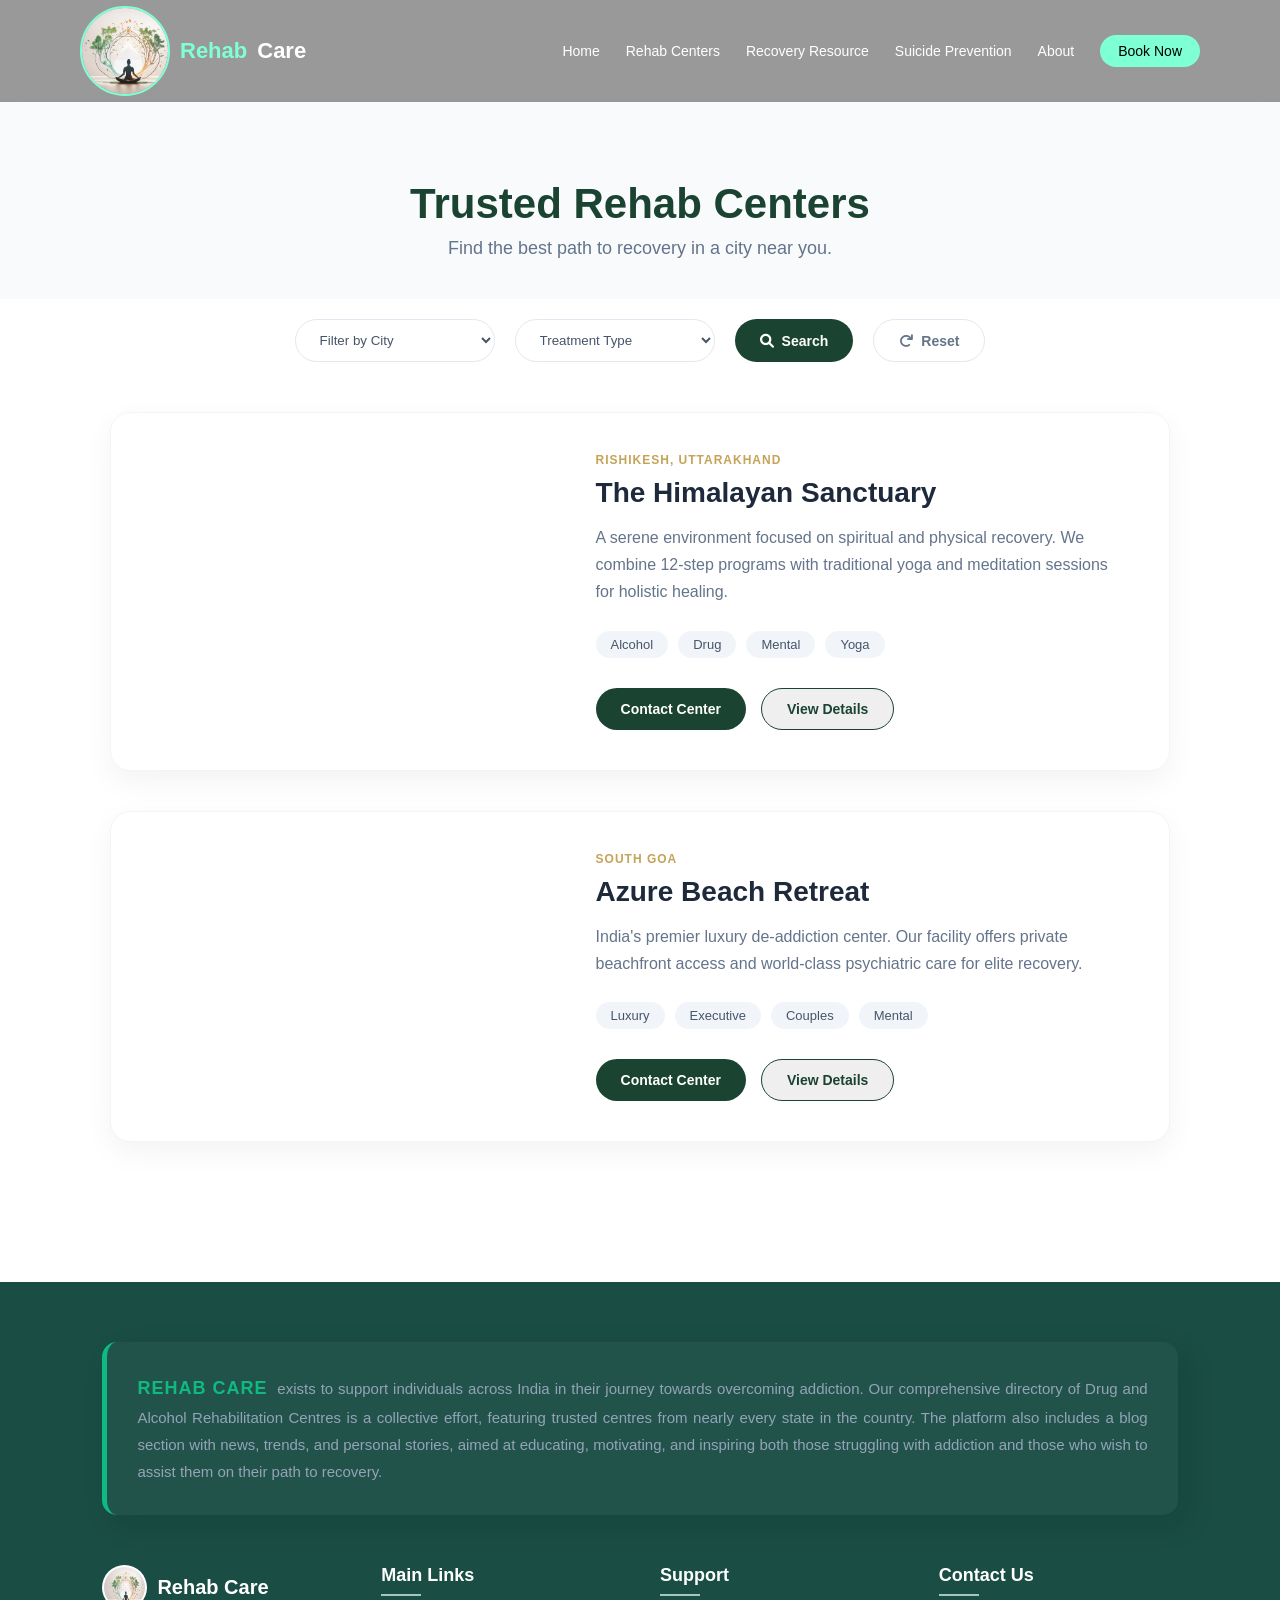
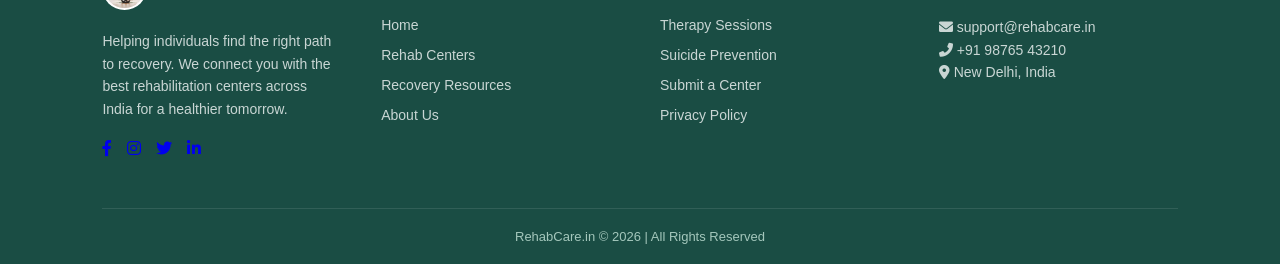
==== index.html @ 19e95b87 "Rename rehab.html to index.html" ====
<!DOCTYPE html>
<html lang="en">

<head>
    <meta charset="UTF-8" />
    <meta name="viewport" content="width=device-width, initial-scale=1.0" />
    <meta name="description"
        content="Find the best rehabilitation centers across India. Browse our curated list of trusted rehab centers offering alcohol de-addiction, drug rehabilitation, and mental wellness programs." />
    <meta name="keywords"
        content="rehab centers India, addiction treatment, alcohol de-addiction, drug rehabilitation, mental wellness, recovery centers" />
    <meta name="robots" content="index, follow" />
    <title>Rehab Centers | RehabCare India</title>

    <link rel="canonical" href="https://rehabcare.in/rehab.html" />
    <link rel="stylesheet" href="https://cdnjs.cloudflare.com/ajax/libs/font-awesome/6.0.0/css/all.min.css">
    <link rel="stylesheet" href="white.css" />
    <style>
        /* Extra styles to match your theme but for professional listing */
        .rehab-page-header {
            padding: 80px 20px 40px;
            text-align: center;
            background: #f8fafc;
        }

        .rehab-page-header h1 {
            font-size: 42px;
            color: #1b4332;
            margin-bottom: 10px;
        }

        .rehab-page-header p {
            color: #64748b;
            font-size: 18px;
        }

        /* Filter Row - replacing Search Bar */
        .filter-row {
            max-width: 1100px;
            margin: 20px auto 50px;
            display: flex;
            justify-content: center;
            gap: 20px;
            flex-wrap: wrap;
            padding: 0 20px;
        }

        .filter-select {
            padding: 12px 20px;
            border-radius: 50px;
            border: 1px solid #e2e8f0;
            background: white;
            font-family: inherit;
            color: #475569;
            min-width: 200px;
            outline: none;
        }

        /* Detailed Card Design */
        .rehab-list-container {
            max-width: 1100px;
            margin: 0 auto;
            padding: 0 20px 100px;
        }

        .rehab-full-card {
            display: flex;
            background: white;
            border-radius: 20px;
            overflow: hidden;
            box-shadow: 0 10px 30px rgba(0, 0, 0, 0.05);
            margin-bottom: 40px;
            border: 1px solid #f1f5f9;
            transition: transform 0.3s ease, box-shadow 0.3s ease;
        }

        .rehab-full-card:hover {
            transform: translateY(-8px);
            box-shadow: 0 20px 40px rgba(0, 0, 0, 0.12);
        }

        .rehab-card-img {
            flex: 1;
            min-width: 400px;
            background-size: cover;
            background-position: center;
            transition: transform 0.4s ease;
            overflow: hidden;
        }

        .rehab-full-card:hover .rehab-card-img {
            transform: scale(1.05);
        }

        .rehab-card-info {
            flex: 1.2;
            padding: 40px;
        }

        .location-tag {
            color: #c5a358;
            font-weight: 600;
            text-transform: uppercase;
            font-size: 12px;
            letter-spacing: 1px;
            display: block;
            margin-bottom: 10px;
        }

        .rehab-card-info h2 {
            font-size: 28px;
            color: #1e293b;
            margin-bottom: 15px;
        }

        .rehab-card-info p {
            color: #64748b;
            margin-bottom: 25px;
            line-height: 1.7;
        }

        .facility-pills {
            display: flex;
            gap: 10px;
            flex-wrap: wrap;
            margin-bottom: 30px;
        }

        .f-pill {
            background: #f1f5f9;
            padding: 6px 15px;
            border-radius: 50px;
            font-size: 13px;
            color: #475569;
        }

        .card-buttons {
            display: flex;
            gap: 15px;
        }

        .btn-inquire {
            background: #1b4332;
            color: white;
            padding: 12px 25px;
            border-radius: 50px;
            text-decoration: none;
            font-weight: 600;
            font-size: 14px;
            cursor: pointer;
            border: none;
            transition: all 0.3s ease;
        }

        .btn-inquire:hover {
            background: #2d5a45;
            box-shadow: 0 0 20px rgba(27, 67, 50, 0.4);
            transform: translateY(-2px);
        }

        .btn-details {
            border: 1px solid #1b4332;
            color: #1b4332;
            padding: 12px 25px;
            border-radius: 50px;
            text-decoration: none;
            font-weight: 600;
            font-size: 14px;
            transition: all 0.3s ease;
        }

        .btn-details:hover {
            background: #1b4332;
            color: white;
            box-shadow: 0 0 20px rgba(27, 67, 50, 0.3);
            transform: translateY(-2px);
        }

        /* Responsive - Tablet */
        @media (max-width: 900px) {
            .rehab-full-card {
                flex-direction: column;
            }

            .rehab-card-img {
                min-width: 100%;
                height: 250px;
            }
        }

        /* Mobile Responsive - Full width buttons */
        @media (max-width: 600px) {
            .rehab-card-info {
                padding: 25px;
            }

            .rehab-card-info h2 {
                font-size: 22px;
            }

            .card-buttons {
                flex-direction: column;
            }

            .btn-inquire,
            .btn-details {
                width: 100%;
                text-align: center;
                padding: 14px 20px;
            }

            .rehab-page-header h1 {
                font-size: 32px;
            }

            .filter-select {
                width: 100%;
                min-width: auto;
            }
        }

        /* =========================================
           CONTACT MODAL STYLES
           ========================================= */

        /* Modal Overlay */
        .modal-overlay {
            display: none;
            position: fixed;
            top: 0;
            left: 0;
            width: 100%;
            height: 100%;
            background: rgba(0, 0, 0, 0.6);
            z-index: 1000;
            justify-content: center;
            align-items: center;
            padding: 20px;
            opacity: 0;
            transition: opacity 0.3s ease;
        }

        .modal-overlay.active {
            display: flex;
            opacity: 1;
        }

        /* Modal Container */
        .modal-container {
            background: white;
            border-radius: 20px;
            max-width: 500px;
            width: 100%;
            max-height: 90vh;
            overflow-y: auto;
            transform: translateY(20px) scale(0.95);
            transition: transform 0.3s ease;
            position: relative;
        }

        .modal-overlay.active .modal-container {
            transform: translateY(0) scale(1);
        }

        /* Modal Header */
        .modal-header {
            padding: 25px 25px 0;
            display: flex;
            justify-content: space-between;
            align-items: center;
        }

        .modal-header h3 {
            font-size: 22px;
            color: #1e293b;
            margin: 0;
        }

        .modal-close {
            background: #f1f5f9;
            border: none;
            width: 36px;
            height: 36px;
            border-radius: 50%;
            cursor: pointer;
            font-size: 18px;
            color: #64748b;
            transition: all 0.3s ease;
            display: flex;
            align-items: center;
            justify-content: center;
        }

        .modal-close:hover {
            background: #e2e8f0;
            color: #1e293b;
        }

        /* Modal Body */
        .modal-body {
            padding: 20px 25px 25px;
        }

        /* Center Badge in Modal */
        .modal-center-badge {
            background: #f0fdf4;
            color: #1b4332;
            padding: 8px 16px;
            border-radius: 20px;
            font-size: 14px;
            font-weight: 600;
            display: inline-flex;
            align-items: center;
            gap: 8px;
            margin-bottom: 20px;
        }

        .modal-center-badge i {
            color: #1b4332;
        }

        /* Form Styles */
        .modal-form .form-group {
            margin-bottom: 18px;
        }

        .modal-form label {
            display: block;
            color: #475569;
            font-size: 14px;
            font-weight: 500;
            margin-bottom: 8px;
        }

        .modal-form input,
        .modal-form textarea {
            width: 100%;
            padding: 12px 15px;
            border: 1px solid #e2e8f0;
            border-radius: 10px;
            font-size: 15px;
            font-family: inherit;
            transition: border-color 0.3s ease, box-shadow 0.3s ease;
            box-sizing: border-box;
        }

        .modal-form input:focus,
        .modal-form textarea:focus {
            outline: none;
            border-color: #1b4332;
            box-shadow: 0 0 0 3px rgba(27, 67, 50, 0.1);
        }

        .modal-form textarea {
            min-height: 100px;
            resize: vertical;
        }

        .modal-form input::placeholder,
        .modal-form textarea::placeholder {
            color: #94a3b8;
        }

        .btn-modal-submit {
            width: 100%;
            background: #1b4332;
            color: white;
            padding: 14px 25px;
            border: none;
            border-radius: 50px;
            font-size: 16px;
            font-weight: 600;
            cursor: pointer;
            transition: all 0.3s ease;
            display: flex;
            align-items: center;
            justify-content: center;
            gap: 8px;
        }

        .btn-modal-submit:hover {
            background: #2d5a45;
            box-shadow: 0 0 20px rgba(27, 67, 50, 0.4);
            transform: translateY(-2px);
        }

        /* Success Message */
        .modal-success {
            display: none;
            text-align: center;
            padding: 40px 20px;
        }

        .modal-success.active {
            display: block;
        }

        .modal-success i {
            font-size: 60px;
            color: #22c55e;
            margin-bottom: 20px;
        }

        .modal-success h4 {
            font-size: 24px;
            color: #1e293b;
            margin-bottom: 10px;
        }

        .modal-success p {
            color: #64748b;
            margin-bottom: 20px;
        }

        .btn-modal-close {
            background: #1b4332;
            color: white;
            padding: 12px 30px;
            border: none;
            border-radius: 50px;
            font-size: 15px;
            font-weight: 600;
            cursor: pointer;
            transition: all 0.3s ease;
        }

        .btn-modal-close:hover {
            background: #2d5a45;
        }

        /* Hide form when success shows */
        .modal-form.hidden {
            display: none;
        }

        /* =========================================
           FILTER BUTTONS STYLES
           ========================================= */

        /* Search Button */
        .btn-search {
            background: #1b4332;
            color: white;
            padding: 12px 25px;
            border-radius: 50px;
            border: none;
            font-weight: 600;
            font-size: 14px;
            cursor: pointer;
            transition: all 0.3s ease;
            display: inline-flex;
            align-items: center;
            gap: 8px;
        }

        .btn-search:hover {
            background: #2d5a45;
            box-shadow: 0 0 20px rgba(27, 67, 50, 0.4);
            transform: translateY(-2px);
        }

        /* Reset Button */
        .btn-reset {
            background: transparent;
            color: #64748b;
            padding: 12px 25px;
            border-radius: 50px;
            border: 1px solid #e2e8f0;
            font-weight: 600;
            font-size: 14px;
            cursor: pointer;
            transition: all 0.3s ease;
            display: inline-flex;
            align-items: center;
            gap: 8px;
        }

        .btn-reset:hover {
            background: #f1f5f9;
            color: #1b4332;
            border-color: #1b4332;
        }

        /* No Results Message */
        .no-results-message {
            text-align: center;
            padding: 60px 20px;
            color: #64748b;
            max-width: 500px;
            margin: 40px auto;
        }

        .no-results-message i {
            font-size: 48px;
            color: #cbd5e1;
            margin-bottom: 20px;
            display: block;
        }

        .no-results-message p {
            font-size: 18px;
            line-height: 1.6;
        }

        /* Visually hidden class for accessibility */
        .visually-hidden {
            position: absolute;
            width: 1px;
            height: 1px;
            padding: 0;
            margin: -1px;
            overflow: hidden;
            clip: rect(0, 0, 0, 0);
            white-space: nowrap;
            border: 0;
        }

        /* Responsive - Tablet */
        @media (max-width: 900px) {
            .filter-row {
                gap: 15px;
            }
        }

        /* Mobile Responsive */
        @media (max-width: 600px) {
            .filter-row {
                flex-direction: column;
                align-items: stretch;
            }

            .btn-search,
            .btn-reset {
                width: 100%;
                justify-content: center;
            }
        }
    </style>
</head>

<body>

    <header class="nav-wrapper">
        <div class="nav-container">
            <div class="brand">
                <img src="Images/yoga.avif" alt="RehabCare Logo - Yoga and Wellness" class="logo">
                <span>Rehab</span>Care
            </div>

            <nav class="nav-menu" id="navMenu">
                <a href="home.html">Home</a>
                <a href="rehab.html">Rehab Centers</a>
                <a href="resources.html">Recovery Resource</a>
                <a href="prevention.html">Suicide Prevention</a>
                <a href="about.html">About</a>
                <a href="booking.html" class="cta">Book Now</a>
            </nav>

            <div class="hamburger" onclick="toggleMenu()">☰</div>
        </div>
    </header>

    <main>
        <section class="rehab-page-header">
            <h1>Trusted Rehab Centers</h1>
            <p>Find the best path to recovery in a city near you.</p>
        </section>

        <div class="filter-row">
            <label for="cityFilter" class="visually-hidden">Filter by City</label>
            <select id="cityFilter" class="filter-select" aria-label="Filter by City">
                <option value="">Filter by City</option>
                <option value="Rishikesh">Rishikesh</option>
                <option value="Goa">Goa</option>
                <option value="Mumbai">Mumbai</option>
                <option value="Delhi">Delhi</option>
                <option value="Bangalore">Bangalore</option>
                <option value="Pune">Pune</option>
            </select>

            <label for="treatmentFilter" class="visually-hidden">Filter by Treatment Type</label>
            <select id="treatmentFilter" class="filter-select" aria-label="Filter by Treatment Type">
                <option value="">Treatment Type</option>
                <option value="Alcohol De-addiction">Alcohol De-addiction</option>
                <option value="Drug Rehabilitation">Drug Rehabilitation</option>
                <option value="Mental Wellness">Mental Wellness</option>
                <option value="Luxury Retreat">Luxury Retreat</option>
            </select>

            <button type="button" id="searchBtn" class="btn-search" aria-label="Search rehab centers">
                <i class="fas fa-search"></i> Search
            </button>

            <button type="button" id="resetBtn" class="btn-reset" aria-label="Reset filters">
                <i class="fas fa-redo"></i> Reset
            </button>
        </div>

        <!-- No Results Message -->
        <div id="noResultsMessage" class="no-results-message" style="display: none;">
            <i class="fas fa-search"></i>
            <p>No rehab centers found matching your criteria.</p>
        </div>

        <section class="rehab-list-container" id="rehab-cards-container">

        </section>
    </main>

    <!-- =========================================
         CONTACT MODAL
         ========================================= -->
    <div class="modal-overlay" id="contactModal">
        <div class="modal-container">
            <!-- Modal Header -->
            <div class="modal-header">
                <h3>Contact Center</h3>
                <button class="modal-close" id="modalClose" aria-label="Close modal">
                    <i class="fas fa-times"></i>
                </button>
            </div>

            <!-- Modal Body -->
            <div class="modal-body">
                <!-- Center Badge -->
                <div class="modal-center-badge">
                    <i class="fas fa-building"></i>
                    <span id="modalCenterName">Loading...</span>
                </div>

                <!-- Contact Form -->
                <form class="modal-form" id="modalContactForm">
                    <input type="hidden" id="modalCenterSlug" value="">

                    <div class="form-group">
                        <label for="modalName">Your Name *</label>
                        <input type="text" id="modalName" name="name" placeholder="Enter your full name" required>
                    </div>

                    <div class="form-group">
                        <label for="modalPhone">Phone Number *</label>
                        <input type="tel" id="modalPhone" name="phone" placeholder="Enter your phone number" required>
                    </div>

                    <div class="form-group">
                        <label for="modalEmail">Email Address *</label>
                        <input type="email" id="modalEmail" name="email" placeholder="Enter your email address"
                            required>
                    </div>

                    <div class="form-group">
                        <label for="modalMessage">Message</label>
                        <textarea id="modalMessage" name="message" placeholder="How can we help you?"></textarea>
                    </div>

                    <button type="submit" class="btn-modal-submit">
                        <i class="fas fa-paper-plane"></i> Send Message
                    </button>
                </form>

                <!-- Success Message -->
                <div class="modal-success" id="modalSuccess">
                    <i class="fas fa-check-circle"></i>
                    <h4>Message Sent!</h4>
                    <p>Thank you for contacting us. We will reach out to you shortly.</p>
                    <button type="button" class="btn-modal-close" id="successClose">Close</button>
                </div>
            </div>
        </div>
    </div>


    <footer class="main-footer">
        <div class="lux-container">
            <div class="footer-top-info">
                <p><strong>Rehab Care</strong> exists to support individuals across India in their journey towards
                    overcoming addiction. Our comprehensive directory of Drug and Alcohol Rehabilitation Centres is a
                    collective effort, featuring trusted centres from nearly every state in the country. The platform
                    also includes a blog section with news, trends, and personal stories, aimed at educating,
                    motivating, and inspiring both those struggling with addiction and those who wish to assist them on
                    their path to recovery.</p>
            </div>

            <div class="footer-container">
                <div class="footer-column about">
                    <div class="footer-logo">
                        <img src="Images/yoga.avif" alt="Rehab Care Logo">
                        <span>Rehab <b>Care</b></span>
                    </div>
                    <p class="footer-tagline">Helping individuals find the right path to recovery. We connect you with
                        the best rehabilitation centers across India for a healthier tomorrow.</p>
                    <div class="social-icons">
                        <a href="#" title="Facebook"><i class="fab fa-facebook-f"></i></a>
                        <a href="#" title="Instagram"><i class="fab fa-instagram"></i></a>
                        <a href="#" title="Twitter"><i class="fab fa-twitter"></i></a>
                        <a href="#" title="LinkedIn"><i class="fab fa-linkedin-in"></i></a>
                    </div>
                </div>

                <div class="footer-column">
                    <h3>Main Links</h3>
                    <ul class="footer-links">
                        <li><a href="index.html">Home</a></li>
                        <li><a href="rehab.html">Rehab Centers</a></li>
                        <li><a href="resources.html">Recovery Resources</a></li>
                        <li><a href="about.html">About Us</a></li>
                    </ul>
                </div>

                <div class="footer-column">
                    <h3>Support</h3>
                    <ul class="footer-links">
                        <li><a href="#">Therapy Sessions</a></li>
                        <li><a href="prevention.html">Suicide Prevention</a></li>
                        <li><a href="#">Submit a Center</a></li>
                        <li><a href="#">Privacy Policy</a></li>
                    </ul>
                </div>

                <div class="footer-column contact-info">
                    <h3>Contact Us</h3>
                    <p><i class="fas fa-envelope"></i> support@rehabcare.in</p>
                    <p><i class="fas fa-phone-alt"></i> +91 98765 43210</p>
                    <p><i class="fas fa-map-marker-alt"></i> New Delhi, India</p>
                </div>
            </div>

            <div class="footer-bottom">
                <p>RehabCare.in &copy; 2026 | All Rights Reserved</p>
            </div>
        </div>
    </footer>

    <script src="rehab-centers-data.js"></script>
    <script src="rehab-script.js"></script>
    <script>
        function toggleMenu() {
            document.getElementById("navMenu").classList.toggle("active");
        }
    </script>
</body>

</html>
---- white.css ----
* {
    margin: 0;
    padding: 0;
    box-sizing: border-box;
    font-family: "Poppins", sans-serif;
}

/* Fix: Push content below fixed header */
body {
    padding-top: 100px;
}

/* Tablet: Adjust padding for medium header */
@media (max-width: 1024px) {
    body {
        padding-top: 85px;
    }
}

/* Mobile: Adjust padding for smaller header */
@media (max-width: 768px) {
    body {
        padding-top: 70px;
    }
}

/* NAVBAR */
.nav-wrapper {
    position: fixed;
    top: 0;
    width: 100%;
    background: rgba(0, 0, 0, 0.4);
    backdrop-filter: blur(10px);
    z-index: 1000;
}

.nav-container {
    max-width: 1200px;
    margin: auto;
    padding: 22px 40px;
    display: flex;
    align-items: center;
    justify-content: space-between;
    padding-top: 6px;
    padding-bottom: 6px;
}

/* BRAND */
.brand {
    display: flex;
    align-items: center;
    gap: 10px;
    color: #fff;
    font-size: 22px;
    font-weight: 600;
    margin-left: -0px;
}

.brand span {
    color: #7fffd4;
}

/* LOGO */
.logo {
    width: 90px;
    height: 90px;
    border-radius: 50%;
    object-fit: cover;
    border: 2px solid #7fffd4;
}

/* MENU */
.nav-menu {
    display: flex;
    align-items: center;
    gap: 26px;
    margin-left: 40px;
}

.nav-menu a {
    color: #fff;
    text-decoration: none;
    font-size: 14px;
    position: relative;
}

/* underline */
.nav-menu a::after {
    content: "";
    position: absolute;
    width: 0;
    height: 2px;
    background: #7fffd4;
    left: 0;
    bottom: -5px;
    transition: 0.3s;
}

.nav-menu a:hover::after {
    width: 100%;
}

/* CTA */
.cta {
    background: #7fffd4;
    padding: 8px 18px;
    border-radius: 25px;
    color: #000 !important;
}

/* HAMBURGER */
.hamburger {
    display: none;
    font-size: 26px;
    color: #fff;
    cursor: pointer;
}

/* MOBILE */
@media (max-width: 768px) {
    .hamburger {
        display: block;
    }

    .nav-menu {
        position: absolute;
        top: 70px;
        left: 0;
        width: 100%;
        flex-direction: column;
        background: rgba(0, 0, 0, 0.9);
        padding: 20px 0;
        display: none;
    }

    .nav-menu.active {
        display: flex;
    }

    .nav-menu a {
        padding: 12px 0;
        font-size: 16px;
    }
}


.hero {
    height: 100vh;
    background: url("Images/yoga.avif") left/cover no-repeat;
    display: flex;
    align-items: center;
}

/* HERO SECTION IMPROVED */
.hero {
    height: 100vh;
    display: flex;
    align-items: center;
    justify-content: center;
    padding: 0 20px;
}

.hero-container {
    max-width: 1200px;
    width: 100%;
    display: grid;
    grid-template-columns: 1fr 1fr;
    align-items: center;
    gap: 40px;
}

/* TEXT */
.hero-text {
    margin-top: 200px;
    display: flex;
    flex-direction: column;
    justify-content: center;
    gap: 20px;

}

.hero-text h1 {
    font-size: 48px;
    color: #080808;
    line-height: 1.3;
    font-weight: 700;
}

.hero-text p {
    color: #0f0f0f;
    max-width: 480px;
    line-height: 1.6;
    font-size: 16px;
}

/* SEARCH BAR */
.hero-search {
    display: flex;
    gap: 12px;
    margin-top: 25px;
}

.hero-search input {
    padding: 14px 20px;
    border-radius: 30px;
    border: none;
    width: 100%;
    max-width: 320px;
    outline: none;
    font-size: 14px;
}

.hero-search button {
    padding: 14px 28px;
    border-radius: 30px;
    border: none;
    background: #7fffd4;
    cursor: pointer;
    font-weight: 600;
    transition: 0.3s;
}

.hero-search button:hover {
    background: #5fe5c4;
}

/* IMAGE */
.hero-image {
    display: flex;
    justify-content: center;
    align-items: center;
}

.hero-image img {
    width: 100%;
    max-width: 850px;
    height: auto;
    border-radius: 20px;
    border: 3px solid #7fffd4;
    box-shadow: 0 10px 25px rgba(0, 0, 0, 0.4);
    transition: transform 0.3s;
}

.hero-image img:hover {
    transform: scale(1.03);
}

/* MOBILE RESPONSIVE */
@media (max-width: 1024px) {
    .hero-text h1 {
        font-size: 42px;
    }

    .hero-text p {
        font-size: 15px;
    }

    .hero-search input,
    .hero-search button {
        padding: 12px 18px;
        font-size: 14px;
    }
}

.hero-search {
    display: flex;
    gap: 12px;
    margin-top: 25px;
}

.hero-search input {
    padding: 14px 20px;
    border-radius: 30px;
    border: 2px solid #7fffd4;
    /* SAME BORDER */
    background: rgba(255, 255, 255, 0.95);
    width: 100%;
    max-width: 320px;
    outline: none;
    font-size: 14px;
    box-sizing: border-box;
}

.hero-search input:focus {
    border-color: #7fffd4;
    /* color same, no jump */
    box-shadow: none;
    /* no box / no glow */
}

@media (max-width: 768px) {
    .hero-container {
        grid-template-columns: 1fr;
        text-align: center;
        gap: 30px;
    }

    .hero-search {
        justify-content: center;
        flex-wrap: wrap;
    }

    .hero-text h1 {
        font-size: 36px;
    }

    .hero-text p {
        max-width: 100%;
    }

    .hero-image img {
        max-width: 100%;
    }
}

@media (max-width: 375px) {
    .hero-container {
        padding-top: 10px;
        /* header ke neeche space badhaya */
    }
}


/* MOBILE */
@media (max-width: 768px) {
    .hero-container {
        grid-template-columns: 1fr;
        text-align: center;
    }

    .hero-search {
        justify-content: center;
        flex-wrap: wrap;
    }

    .hero-text h1 {
        font-size: 36px;
    }
}



/* ==============Luxury Section ========*/

:root {
    --lux-gold: #4da572;
    --lux-dark: #1a1a1a;
    --lux-light: #f9f9f9;
    --lux-grey: #666;
}

/* Luxury Hero Section */
.lux-hero {
    background: linear-gradient(rgba(0, 0, 0, 0.7), rgba(0, 0, 0, 0.7)), url('https://images.unsplash.com/photo-1582719478250-c89cae4dc85b?auto=format&fit=crop&w=1350&q=80');
    background-size: cover;
    background-position: center;
    color: white;
    text-align: center;
    padding: 100px 0;
    width: 100%;
}

.lux-hero h1 {
    font-family: 'Playfair Display', serif;
    font-size: 3rem;
    margin-bottom: 10px;
}

/* Luxury Search Input */
#lux-searchInput {
    padding: 15px;
    width: 100%;
    max-width: 500px;
    border-radius: 30px;
    border: 2px solid var(--lux-gold);
    /* Gold border for luxury feel */
    margin-top: 20px;
    font-size: 1rem;
    outline: none;
}

/* Luxury Grid Layout */
.lux-grid {
    display: grid;
    grid-template-columns: repeat(auto-fit, minmax(300px, 1fr));
    gap: 30px;
    padding: 50px 0;
}

/* Luxury Cards */
.lux-card {
    background: white;
    border-radius: 15px;
    overflow: hidden;
    box-shadow: 0 10px 20px rgba(0, 0, 0, 0.1);
    transition: transform 0.3s;
    text-align: left;
    /* Align text to left inside card */
}

.lux-card:hover {
    transform: translateY(-10px);
}

.lux-card-img {
    height: 200px;
    background-color: #ddd;
    background-size: cover;
    background-position: center;
}

.lux-card-content {
    padding: 20px;
}

.lux-card-content h3 {
    margin: 0;
    color: var(--lux-gold);
    font-size: 1.4rem;
}

.lux-location {
    font-size: 0.9rem;
    color: var(--lux-grey);
    margin-bottom: 10px;
    display: block;
}

/* Luxury Tags */
.lux-tags {
    display: flex;
    gap: 8px;
    flex-wrap: wrap;
    margin-top: 15px;
}

.lux-tag {
    background: #f0f0f0;
    padding: 5px 12px;
    font-size: 0.75rem;
    border-radius: 20px;
    color: var(--lux-dark);
    border: 1px solid #ddd;
}


/* Mobile Responsive */
@media (max-width: 768px) {
    .lux-hero h1 {
        font-size: 2rem;
    }

    .lux-grid {
        grid-template-columns: 1fr;
    }
}





























.filter-controls {
    padding: 40px 0;
    text-align: center;
    background: #f8fafc;
}

.button-group {
    display: inline-flex;
    gap: 15px;
    background: #fff;
    padding: 10px;
    border-radius: 50px;
    box-shadow: 0 10px 25px rgba(0, 0, 0, 0.05);
}

.filter-btn {
    padding: 12px 25px;
    border: none;
    border-radius: 40px;
    background: transparent;
    color: #64748b;
    font-weight: 600;
    cursor: pointer;
    transition: all 0.3s ease;
    display: flex;
    align-items: center;
    gap: 10px;
    font-size: 16px;
}

.filter-btn i {
    font-size: 18px;
}

/* Hover Effect */
.filter-btn:hover {
    color: #10b981;
    background: #f0fdf4;
}

/* Active State Design */
.filter-btn.active {
    background: #10b981;
    color: white;
    box-shadow: 0 4px 15px rgba(16, 185, 129, 0.3);
}

/* Responsive adjustment */
@media (max-width: 768px) {
    .button-group {
        flex-direction: column;
        border-radius: 20px;
        width: 90%;
    }
}

































































/* --- ULTIMATE TRUSTED SECTION CSS --- */

.trust-wrapper {
    padding: 100px 0;
    background: linear-gradient(to bottom, #ffffff, #f0fffb);
    /* Subtle gradient background */
}

/* Section Header styling */
.section-title {
    text-align: center;
    margin-bottom: 60px;
}

.section-title h2 {
    font-size: 2.5rem;
    color: #1a4d44;
    font-family: 'Playfair Display', serif;
    margin-bottom: 15px;
}

.section-title .underline {
    width: 80px;
    height: 4px;
    background: #7fffd4;
    margin: 0 auto;
    border-radius: 2px;
}

/* Grid Layout */
.trust-grid {
    display: grid;
    grid-template-columns: repeat(auto-fit, minmax(320px, 1fr));
    gap: 35px;
    max-width: 1200px;
    margin: 0 auto;
}

/* Luxury Trust Card */
.trust-card {
    background: #fff;
    border-radius: 20px;
    overflow: hidden;
    border: 1px solid rgba(78, 143, 121, 0.3);
    transition: all 0.4s cubic-bezier(0.175, 0.885, 0.32, 1.275);
    position: relative;
    display: flex;
    flex-direction: column;

}

.trust-card:hover {
    transform: translateY(-12px);
    box-shadow: 0 20px 40px rgba(26, 77, 68, 0.15);
    border-color: #7fffd4;
}

/* Verified Badge with Animation */
.trust-badge {
    position: absolute;
    top: 20px;
    left: 20px;
    background: rgba(40, 167, 97, 0.9);
    backdrop-filter: blur(5px);
    color: white;
    padding: 6px 15px;
    font-size: 12px;
    border-radius: 30px;
    z-index: 10;
    font-weight: 600;
    box-shadow: 0 4px 10px rgba(0, 0, 0, 0.2);
}

/* Image Zoom Effect */
.trust-img {
    width: 100%;
    height: 220px;
    object-fit: cover;
    transition: transform 0.5s ease;
}

.trust-card:hover .trust-img {
    transform: scale(1.1);
}

.img-container {
    overflow: hidden;
    /* Important for zoom effect */
    height: 220px;
}

/* Card Body Content */
.trust-card-body {
    padding: 25px;
    flex-grow: 1;
    display: flex;
    flex-direction: column;
}

.rating-stars {
    color: #ffc107;
    margin-bottom: 12px;
    font-size: 16px;
    display: flex;
    align-items: center;
    gap: 5px;
}

.review-count {
    color: #888;
    font-size: 13px;
    font-weight: 400;
}

.trust-card h3 {
    font-size: 1.4rem;
    color: #5ba179;
    margin-bottom: 10px;
    font-weight: 700;
}

.trust-loc {
    font-size: 14px;
    color: #555;
    margin-bottom: 12px;
    display: flex;
    align-items: center;
    gap: 5px;
}

.trust-desc {
    font-size: 14px;
    color: #666;
    line-height: 1.6;
    margin-bottom: 25px;
}

/* Attractive CTA Button */
.trust-btn {
    margin-top: auto;
    background: transparent;
    border: 2px solid #54b4a3;
    color: #10b981;
    ;
    padding: 12px;
    border-radius: 12px;
    font-weight: 600;
    cursor: pointer;
    transition: 0.3s;
    text-align: center;
    text-transform: uppercase;
    letter-spacing: 1px;
    font-size: 12px;
}

.trust-btn:hover {
    background: #10b981;
    ;
    color: #fff;
    box-shadow: 0 5px 15px rgba(26, 77, 62, 0.3);
}

/* Responsive Mobile view */
@media (max-width: 768px) {
    .section-title h2 {
        font-size: 2rem;
    }

    .trust-grid {
        grid-template-columns: 1fr;
        padding: 0 15px;
    }
}














.hosp-wrapper {
    padding: 100px 0;
    background: #f8fafc;
    /* Very light medical blue/grey */
}

.hosp-grid {
    display: grid;
    grid-template-columns: repeat(auto-fit, minmax(320px, 1fr));
    gap: 35px;
    max-width: 1200px;
    margin: 0 auto;
}

.hosp-card {
    background: #fff;
    border-radius: 20px;
    overflow: hidden;
    border: 1px solid #e2e8f0;
    transition: all 0.3s ease;
    display: flex;
    flex-direction: column;
    position: relative;
}

.hosp-card:hover {
    transform: translateY(-10px);
    box-shadow: 0 20px 30px rgba(0, 102, 204, 0.1);
    border-color: #10b981;
    ;
}

.hosp-badge {
    position: absolute;
    top: 15px;
    right: 15px;
    background: #10b981;
    ;
    color: white;
    padding: 5px 12px;
    font-size: 11px;
    border-radius: 5px;
    font-weight: 600;
    z-index: 5;
}

.hosp-img-container {
    height: 200px;
    overflow: hidden;
}

.hosp-img {
    width: 100%;
    height: 100%;
    object-fit: cover;
    transition: 0.5s;
}

.hosp-card:hover .hosp-img {
    transform: scale(1.1);
}

.hosp-body {
    padding: 25px;
}

.hosp-rating {
    color: #f59e0b;
    /* Amber Gold */
    font-size: 14px;
    margin-bottom: 10px;
}

.hosp-body h3 {
    font-size: 1.3rem;
    color: #5ba179;
    margin-bottom: 8px;
}

.hosp-info {
    font-size: 14px;
    color: #64748b;
    line-height: 1.6;
    margin-bottom: 20px;
}

.hosp-btn {
    width: 100%;
    padding: 12px;
    background: #f1f5f9;
    border: none;
    color: #10b981;
    font-weight: 600;
    border-radius: 10px;
    cursor: pointer;
    transition: 0.3s;
}

.hosp-btn:hover {
    background: #10b981;
    ;
    color: #fff;
}





















/* --- CLINIC SECTION IMPROVED CSS --- */
.clinic-wrapper {
    padding: 80px 0;
    background: #ffff;
}

.clinic-grid {
    display: grid;
    grid-template-columns: repeat(auto-fit, minmax(300px, 1fr));
    gap: 30px;

    * {
        margin: 0;
        padding: 0;
        box-sizing: border-box;
        font-family: "Poppins", sans-serif;
    }

    html {
        scroll-behavior: smooth;
    }

    body {
        line-height: 1.6;
        overflow-x: hidden;
        /* horizontal scroll prevent karega */
    }

    /* ===== NAVBAR ===== */
    .nav-wrapper {
        position: fixed;
        top: 0;
        left: 0;
        width: 100%;
        background: rgba(12, 12, 12, 0.7);
        backdrop-filter: blur(10px);
        -webkit-backdrop-filter: blur(10px);
        /* Safari support */
        z-index: 1000;
    }

    .nav-container {
        max-width: 1200px;
        margin: auto;
        padding: 15px 20px;
        display: flex;
        justify-content: space-between;
        align-items: center;
        flex-wrap: wrap;
        /* small screens me break ho sake */
    }

    .brand {
        font-size: 22px;
        font-weight: 600;
        color: #1d9b66;
        ;
        display: flex;
        align-items: center;
        gap: 8px;
        text-decoration: none;
        /* agar anchor hai to underline remove */
        white-space: nowrap;
        /* text break na ho */
    }

    /* ===== Mobile Responsive ===== */
    @media (max-width:768px) {
        .nav-container {
            padding: 12px 15px;
        }

        .brand {
            font-size: 18px;
        }
    }


    .brand span {
        color: #10b981;
        ;
    }

    .logo {
        width: 35px;
        height: 35px;
        border-radius: 50%;
        object-fit: cover;
        /* image distort na ho */
    }

    .nav-menu {
        display: flex;
        gap: 25px;
        align-items: center;
    }

    .nav-menu a {
        text-decoration: none;
        color: #fff;
        font-size: 15px;
        transition: all .3s ease;
        position: relative;
    }

    /* Hover Effect (clean underline animation) */
    .nav-menu a::after {
        content: "";
        position: absolute;
        left: 0;
        bottom: -4px;
        width: 0;
        height: 2px;
        background: #10b981;
        transition: .3s;
    }

    .nav-menu a:hover::after {
        width: 100%;
    }

    /* ===== Tablet ===== */
    @media (max-width:992px) {
        .nav-menu {
            gap: 18px;
        }
    }

    /* ===== Mobile ===== */
    @media (max-width:768px) {
        .nav-menu {
            gap: 15px;
        }

        .nav-menu a {
            font-size: 14px;
        }
    }


    .nav-menu a:hover {
        color: #10b981;
        ;
    }

    .cta {
        background: #10b981;
        ;
        padding: 8px 14px;
        border-radius: 6px;
    }

    .cta:hover {
        background: #10b981;
    }

    .hamburger {
        display: none;
        font-size: 24px;
        color: #fff;
        cursor: pointer;
    }

    .hero {
        min-height: 100vh;
        background:
            linear-gradient(rgba(0, 0, 0, .6), rgba(0, 0, 0, .6)),
            url("Images/yoga.avif") center/cover no-repeat;
        display: flex;
        align-items: center;
        position: relative;
        width: 100%;
        padding: 140px 20px 60px;
        /* single clean padding */
    }

    max-width: 1200px;
    margin: 0 auto;
}

.clinic-card {
    background: #fff;
    border-radius: 20px;
    overflow: hidden;
    border: 1px solid #f1f5f9;
    transition: all 0.4s ease;
    box-shadow: 0 10px 25px rgba(5, 4, 4, 0.05);
}

.clinic-card:hover {
    transform: translateY(-10px);
    box-shadow: 0 20px 40px rgba(13, 148, 136, 0.15);
}

/* Image Container for Clinic */
.clinic-img-box {
    width: 100%;
    height: 220px;
    overflow: hidden;
    position: relative;
}

.clinic-img-box img {
    width: 100%;
    height: 100%;
    object-fit: cover;
    transition: transform 0.6s ease;
}

.clinic-card:hover .clinic-img-box img {
    transform: scale(1.1);
}

/* Category Badge over image */
.clinic-category {
    position: absolute;
    bottom: 15px;
    left: 15px;
    background: #21aa71;
    /* Teal */
    color: white;
    padding: 5px 15px;
    font-size: 12px;
    border-radius: 50px;
    font-weight: 500;
    z-index: 2;

}

.clinic-content {
    padding: 25px;
    text-align: left;
}

.clinic-content h3 {
    font-size: 1.4rem;
    color: #5ba179;
    margin-bottom: 5px;
}

.clinic-location {
    font-size: 14px;
    color: #64748b;
    margin-bottom: 15px;
    display: flex;
    align-items: center;
    gap: 5px;
}

.clinic-rating-box {
    display: flex;
    align-items: center;
    gap: 8px;
    margin-bottom: 15px;
    color: #fbbf24;
    /* Star Gold */
}

.clinic-desc {
    font-size: 14px;
    color: #475569;
    line-height: 1.6;
    margin-bottom: 20px;
    height: 45px;
    /* Text alignment */
    overflow: hidden;
}

.clinic-action-btn {
    width: 100%;
    padding: 12px;
    background: #f0fdfa;
    border: 1px solid #10b981;
    color: #10b981;
    border-radius: 12px;
    font-weight: 600;
    cursor: pointer;
    transition: 0.3s;
}

.clinic-action-btn:hover {
    background: #0d9488;
    color: white;
}






/* --- FILTER SECTION & BUTTONS --- */
.filter-navigation {
    background: #f8fafc;
    padding: 40px 20px;
    text-align: center;
}

/* Paragraph and Heading Styling */
.filter-intro h2 {
    color: #1a4d44;
    font-size: clamp(24px, 5vw, 32px);
    /* Responsive font size */
    font-weight: 700;
    margin-bottom: 10px;
}

.filter-intro p {
    color: #64748b;
    font-size: 16px;
    max-width: 700px;
    margin: 0 auto 30px;
    line-height: 1.6;
}

/* Button Group Container */
.btn-group-wrapper {
    display: inline-flex;
    background: white;
    padding: 8px;
    border-radius: 50px;
    box-shadow: 0 4px 15px rgba(0, 0, 0, 0.08);
    gap: 5px;
}

/* Base Button Style */
.tab-btn {
    padding: 12px 20px;
    border: none;
    border-radius: 30px;
    cursor: pointer;
    font-weight: 600;
    background: transparent;
    color: #475569;
    transition: all 0.3s ease;
    display: flex;
    align-items: center;
    gap: 8px;
    white-space: nowrap;
    /* Text break nahi hoga */
}

/* Active Button State */
.tab-btn.active {
    background: #10b981;
    color: white;
    box-shadow: 0 4px 12px rgba(16, 185, 129, 0.25);
}

/* --- SECTION & CARD STABILITY --- */
/* Transitions for smooth switching */
.trust-wrapper,
.hosp-wrapper,
.clinic-wrapper,
.lux-wrapper,
.container {
    transition: opacity 0.3s ease;
    width: 100%;
}

/* Card Reset (Extra transform effects hataye gaye) */
.trust-card,
.hosp-card,
.clinic-card {
    transform: none;
    opacity: 1;
    display: flex;
    flex-direction: column;
    height: 100%;
}

/* --- RESPONSIVE DESIGN (MOBILE FIX) --- */
@media (max-width: 768px) {
    .filter-navigation {
        padding: 30px 15px;
    }

    .btn-group-wrapper {
        display: flex;
        /* Mobile par flexbox */
        flex-direction: row;
        /* Buttons ek line mein rahenge */
        overflow-x: auto;
        /* Agar screen chhoti ho toh scroll honge */
        width: 100%;
        border-radius: 15px;
        padding: 5px;
        scrollbar-width: none;
        /* Firefox scrollbar hide */
    }

    .btn-group-wrapper::-webkit-scrollbar {
        display: none;
        /* Chrome/Safari scrollbar hide */
    }

    .tab-btn {
        flex: 1;
        /* Buttons barabar jagah lenge */
        justify-content: center;
        padding: 10px 15px;
        font-size: 14px;
    }
}






























/* --- BROWSE SECTION CSS --- */
.browse-wrapper {
    padding: 80px 0;
    background: #fdfdfd;
}

.browse-grid {
    display: grid;
    grid-template-columns: repeat(auto-fit, minmax(280px, 1fr));
    gap: 30px;
    max-width: 1100px;
    margin: 0 auto;
}

.browse-card {
    background: #fff;
    padding: 40px 30px;
    border-radius: 20px;
    text-align: center;
    text-decoration: none;
    color: inherit;
    border: 1px solid #eee;
    transition: all 0.4s ease;
    display: flex;
    flex-direction: column;
    align-items: center;
}

.browse-card:hover {
    transform: translateY(-10px);
    border-color: #7fffd4;
    box-shadow: 0 15px 35px rgba(127, 255, 212, 0.2);
}

.browse-icon {
    width: 70px;
    height: 70px;
    background: #f0fdfa;
    color: #0d9488;
    font-size: 30px;
    display: flex;
    align-items: center;
    justify-content: center;
    border-radius: 50%;
    margin-bottom: 20px;
    transition: 0.3s;
}

.browse-card:hover .browse-icon {
    background: #0d9488;
    color: #fff;
    transform: rotateY(360deg);
}

.browse-card h3 {
    font-size: 1.3rem;
    color: #1e293b;
    margin-bottom: 12px;
}

.browse-card p {
    font-size: 14px;
    color: #64748b;
    line-height: 1.5;
    margin-bottom: 20px;
}

.count-tag {
    font-size: 12px;
    font-weight: 600;
    color: #0d9488;
    background: #e0fff6;
    padding: 4px 12px;
    border-radius: 20px;
}

/* Scroll Smoothing for links */
html {
    scroll-behavior: smooth;
}



































.treatment-section {
    padding: 100px 0;
    background: #fff;
}

.treatment-flex {
    display: flex;
    align-items: center;
    gap: 60px;
    flex-wrap: wrap;
}

/* Image Grid Styling */
.treatment-image-grid {
    flex: 1;
    display: grid;
    grid-template-columns: 1fr 1fr;
    gap: 15px;
    min-width: 350px;
}

.leaf-img {
    overflow: hidden;
    height: 200px;
}

.leaf-img img {
    width: 100%;
    height: 100%;
    object-fit: cover;
}

/* Shapes matched to your image */
.img-1 {
    grid-row: span 2;
    height: 415px;
    border-radius: 100px 0 100px 100px;
    /* Left long petal */
}

.img-2 {
    border-radius: 0 100px 0 100px;
    /* Top right petal */
}

.img-3 {
    border-radius: 100px 0 100px 0;
    /* Bottom right circle-ish */
}

/* Content Styling */
.treatment-content {
    flex: 1.2;
}

.treatment-header h2 {
    font-size: 2.8rem;
    color: #111;
    margin-bottom: 20px;
    font-weight: 700;
}

.treatment-header p {
    color: #666;
    max-width: 500px;
    margin-bottom: 40px;
    line-height: 1.6;
}

/* Pills Grid */
.treatment-pills {
    display: grid;
    grid-template-columns: repeat(auto-fill, minmax(180px, 1fr));
    gap: 15px;
}

.pill {
    background: #f1f5f4;
    padding: 18px 25px;
    border-radius: 50px;
    text-align: center;
    font-size: 15px;
    color: #333;
    font-weight: 500;
    cursor: pointer;
    transition: 0.3s;
}

.pill:hover {
    background: #e2e8e7;
}

.pill.active {
    background: #1a5d4e;
    /* Dark green from your image */
    color: white;
}

@media (max-width: 768px) {
    .treatment-flex {
        flex-direction: column;
        text-align: center;
    }

    .treatment-header p {
        margin: 0 auto 40px;
    }
}





























/* --- BLOG SECTION STYLING --- */
.blog-section {
    padding: 100px 0;
    background-color: #fcfdfd;
    /* Light neutral background */
}

/* Header Styling */
.center-header {
    text-align: center;
    margin-bottom: 60px;
}

.center-header h2 {
    font-size: 48px;
    color: #1a4d44;
    /* Your theme dark green */
    margin-bottom: 15px;
    font-weight: 700;
}

.center-header p {
    color: #64748b;
    font-size: 35px;
    max-width: 600px;
    margin: 0 auto;
}

/* Grid Layout */
.blog-grid {
    display: grid;
    grid-template-columns: repeat(auto-fit, minmax(320px, 1fr));
    gap: 30px;
    max-width: 1200px;
    margin: 0 auto;
    padding: 0 20px;
}

/* Blog Card Design */
.blog-card {
    background: #ffffff;
    border-radius: 20px;
    overflow: hidden;
    box-shadow: 0 10px 30px rgba(0, 0, 0, 0.05);
    transition: all 0.4s ease;
    border: 1px solid #f1f5f9;
    display: flex;
    flex-direction: column;
}

.blog-card:hover {
    transform: translateY(-10px);
    box-shadow: 0 20px 40px rgba(26, 77, 68, 0.1);
    border-color: #1a4d44;
}

/* Image Hover Zoom */
.blog-card img {
    width: 100%;
    height: 230px;
    object-fit: cover;
    transition: transform 0.6s ease;
}

.blog-card:hover img {
    transform: scale(1.1);
}

/* Body Content */
.blog-body {
    padding: 25px;
    flex-grow: 1;
    display: flex;
    flex-direction: column;
}

.blog-body small {
    color: #10b981;
    /* Accent Green */
    font-weight: 600;
    text-transform: uppercase;
    font-size: 12px;
    letter-spacing: 1px;
    margin-bottom: 12px;
    display: block;
}

.blog-body h4 {
    font-size: 22px;
    color: #1e293b;
    margin-bottom: 15px;
    line-height: 1.4;
    font-weight: 700;
}

.blog-body p {
    color: #64748b;
    font-size: 15px;
    line-height: 1.6;
    margin-bottom: 25px;
    flex-grow: 1;
}

/* Read More Link */
.blog-body a {
    text-decoration: none;
    color: #1a4d44;
    font-weight: 700;
    font-size: 15px;
    display: inline-flex;
    align-items: center;
    gap: 8px;
    transition: gap 0.3s ease;
}

.blog-body a:hover {
    gap: 12px;
    color: #10b981;
}

/* Responsive */
@media (max-width: 768px) {
    .blog-section {
        padding: 60px 0;
    }

    .center-header h2 {
        font-size: 28px;
    }
}














































.main-footer {
    background-color: #1a4d44;
    /* Dark Green matched with your image */
    color: #ffffff;
    padding: 60px 8% 20px;
    font-family: 'Arial', sans-serif;
}

.footer-container {
    display: flex;
    justify-content: space-between;
    flex-wrap: wrap;
    gap: 40px;
}

.footer-column {
    flex: 1;
    min-width: 200px;
}

.footer-logo {
    display: flex;
    align-items: center;
    gap: 10px;
    margin-bottom: 20px;
}

.footer-logo img {
    width: 45px;
    height: 45px;
    border-radius: 50%;
    background: white;
    padding: 2px;
}

.footer-logo span {
    font-size: 20px;
    font-weight: bold;
}

.footer-column p {
    font-size: 14px;
    line-height: 1.6;
    color: #c9d6d4;
}

.footer-column h3 {
    font-size: 18px;
    margin-bottom: 20px;
    position: relative;
    padding-bottom: 10px;
}

.footer-column h3::after {
    content: '';
    position: absolute;
    left: 0;
    bottom: 0;
    width: 40px;
    height: 2px;
    background-color: #a4c7bc;
    /* Accent color from your logo */
}

.footer-column ul {
    list-style: none;
}

.footer-column ul li {
    margin-bottom: 12px;
}

.footer-column ul li a {
    text-decoration: none;
    color: #c9d6d4;
    font-size: 14px;
    transition: 0.3s;
}

.footer-column ul li a:hover {
    color: #ffffff;
    padding-left: 5px;
}

.social-icons {
    display: flex;
    gap: 15px;
    margin-top: 20px;
}

.social-icons img {
    width: 24px;
    filter: invert(1);
    /* Makes black icons white */
    transition: 0.3s;
}

.social-icons img:hover {
    transform: translateY(-3px);
}

.footer-bottom {
    text-align: center;
    margin-top: 50px;
    padding-top: 20px;
    border-top: 1px solid rgba(255, 255, 255, 0.1);
    font-size: 13px;
    color: #a4c7bc;
}

/* Responsive */
@media (max-width: 768px) {
    .footer-container {
        flex-direction: column;
        text-align: center;
    }

    .footer-column h3::after {
        left: 50%;
        transform: translateX(-50%);
    }

    .social-icons {
        justify-content: center;
    }
}

/* Specific Style for Footer Mission Paragraph */
.footer-top-info {
    max-width: 1100px;
    margin: 0 auto 50px auto;
    /* Centering and bottom gap */
    padding: 30px;
    background: rgba(255, 255, 255, 0.03);
    /* Very subtle light glow */
    border-radius: 15px;
    border-left: 5px solid #10b981;
    /* Dark green accent line */
    position: relative;
    box-shadow: 10px 10px 30px rgba(0, 0, 0, 0.1);
}

.footer-top-info p {
    font-size: 15px;
    line-height: 1.8;
    /* Better readability */
    color: #94a3b8;
    /* Professional slate grey color */
    text-align: justify;
    /* Clean edges on both sides */
    margin: 0;
    font-weight: 400;
}

/* Styling the "Rehab Care" text inside paragraph */
.footer-top-info p strong {
    color: #10b981;
    font-size: 18px;
    font-weight: 700;
    text-transform: uppercase;
    letter-spacing: 1px;
    display: inline-block;
    margin-right: 5px;
}

/* Responsive adjustment for Mobile */
@media (max-width: 768px) {
    .footer-top-info {
        padding: 20px;
        margin: 0 15px 40px 15px;
        border-left: none;
        border-top: 5px solid #10b981;
        /* Border moves to top on mobile */
    }

    .footer-top-info p {
        text-align: center;
        /* Center text for smaller screens */
        font-size: 14px;
    }
}

/* End of file (responsive overrides removed as requested) */


/* ===============================
   SEARCH RESULTS STYLES
   =============================== */

/* Search Results Container */
.search-results {
    margin-top: 20px;
    background: rgba(255, 255, 255, 0.95);
    border-radius: 20px;
    padding: 20px;
    box-shadow: 0 10px 30px rgba(0, 0, 0, 0.15);
    max-width: 500px;
}

.search-results-header {
    display: flex;
    justify-content: space-between;
    align-items: center;
    margin-bottom: 15px;
    padding-bottom: 10px;
    border-bottom: 2px solid #7fffd4;
}

.search-results-header h3 {
    color: #1a4d44;
    font-size: 18px;
    margin: 0;
}

.close-search {
    background: none;
    border: none;
    font-size: 24px;
    color: #666;
    cursor: pointer;
    padding: 0;
    line-height: 1;
}

.close-search:hover {
    color: #1a4d44;
}

.search-results-content {
    max-height: 400px;
    overflow-y: auto;
}

/* Loading State */
.search-results-content .loading {
    text-align: center;
    padding: 20px;
    color: #666;
    font-size: 14px;
}

/* No Results */
.search-results-content .no-results {
    text-align: center;
    padding: 20px;
    color: #666;
}

.search-results-content .no-results p {
    margin-bottom: 10px;
}

/* Error State */
.search-results-content .search-error {
    text-align: center;
    padding: 20px;
    background: #fee2e2;
    border-radius: 10px;
    margin: 10px 0;
}

.search-results-content .search-error p {
    color: #dc2626;
    margin-bottom: 5px;
}

.search-results-content .error-detail {
    font-size: 12px;
    color: #991b1b;
}

.search-results-content .help-text {
    font-size: 12px;
    color: #666;
    margin-top: 10px;
    background: #f1f5f9;
    padding: 8px;
    border-radius: 5px;
}

/* Results Count */
.results-count {
    font-size: 14px;
    color: #1a4d44;
    margin-bottom: 15px;
    font-weight: 600;
}

/* Results List */
.results-list {
    display: flex;
    flex-direction: column;
    gap: 10px;
}

/* Individual Result Card */
.search-result-card {
    background: #f8fafc;
    border: 1px solid #e2e8f0;
    border-radius: 10px;
    padding: 15px;
    transition: all 0.3s ease;
}

.search-result-card:hover {
    background: #f0fdfa;
    border-color: #7fffd4;
    transform: translateX(5px);
}

.search-result-card .result-info h4 {
    color: #1a4d44;
    font-size: 16px;
    margin-bottom: 5px;
}

.search-result-card .result-info p {
    font-size: 13px;
    color: #64748b;
    margin: 3px 0;
}

/* Mobile Responsive for Search */
@media (max-width: 768px) {
    .search-results {
        max-width: 100%;
        margin-top: 15px;
    }

    .hero-search {
        flex-direction: column;
        align-items: stretch;
    }

    .hero-search input {
        max-width: 100%;
    }
}
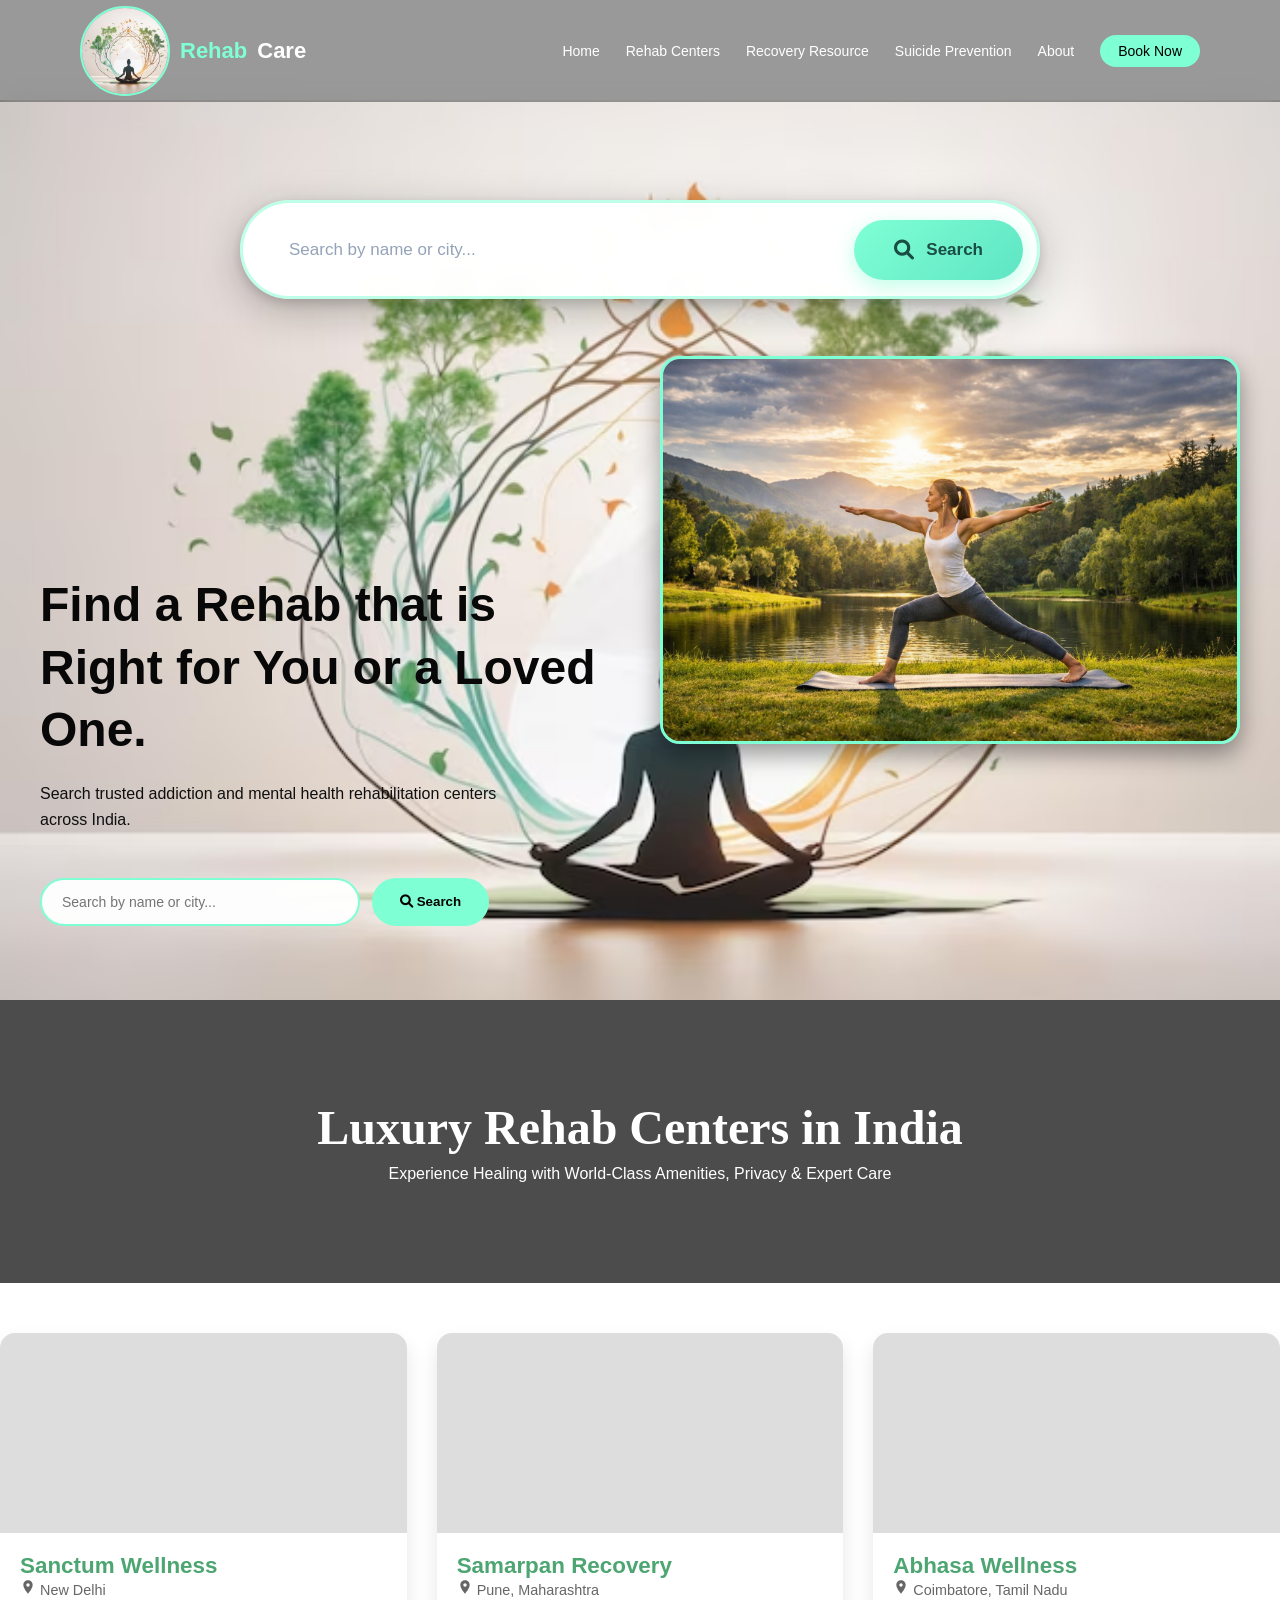
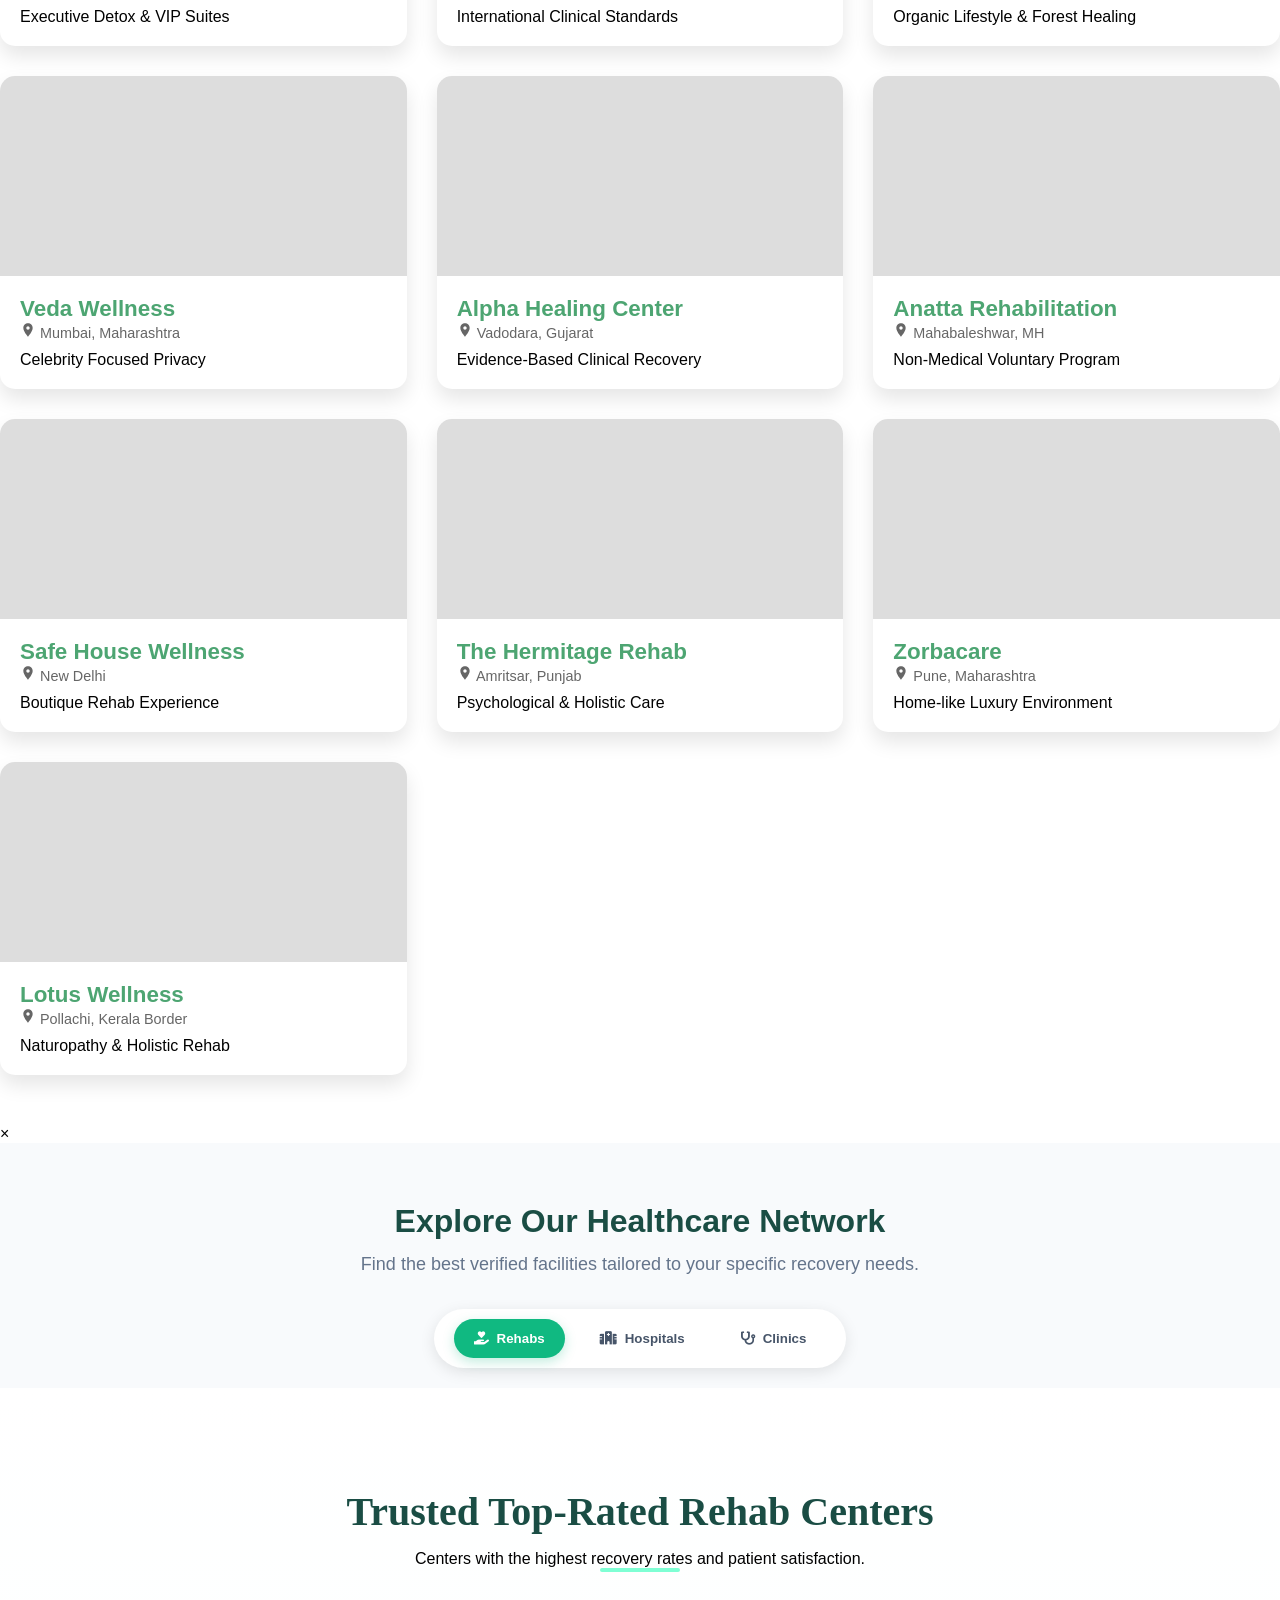
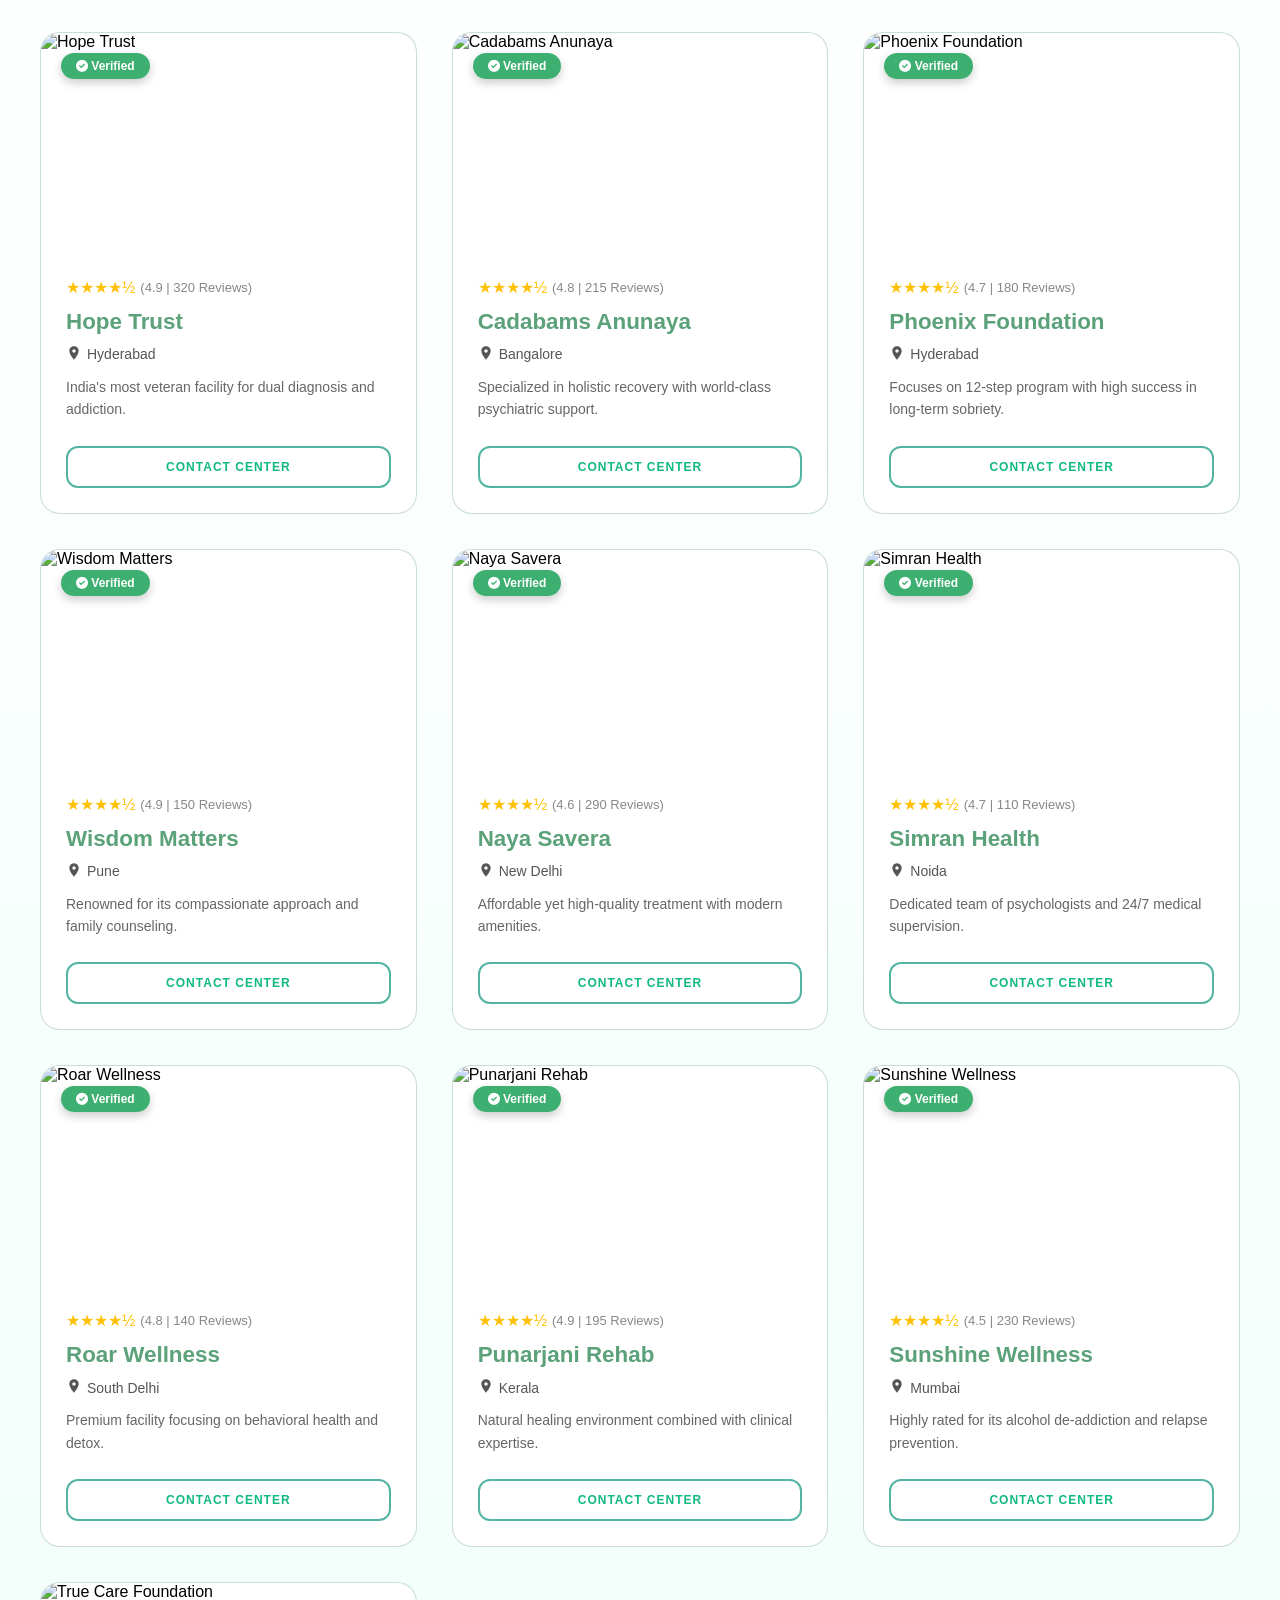
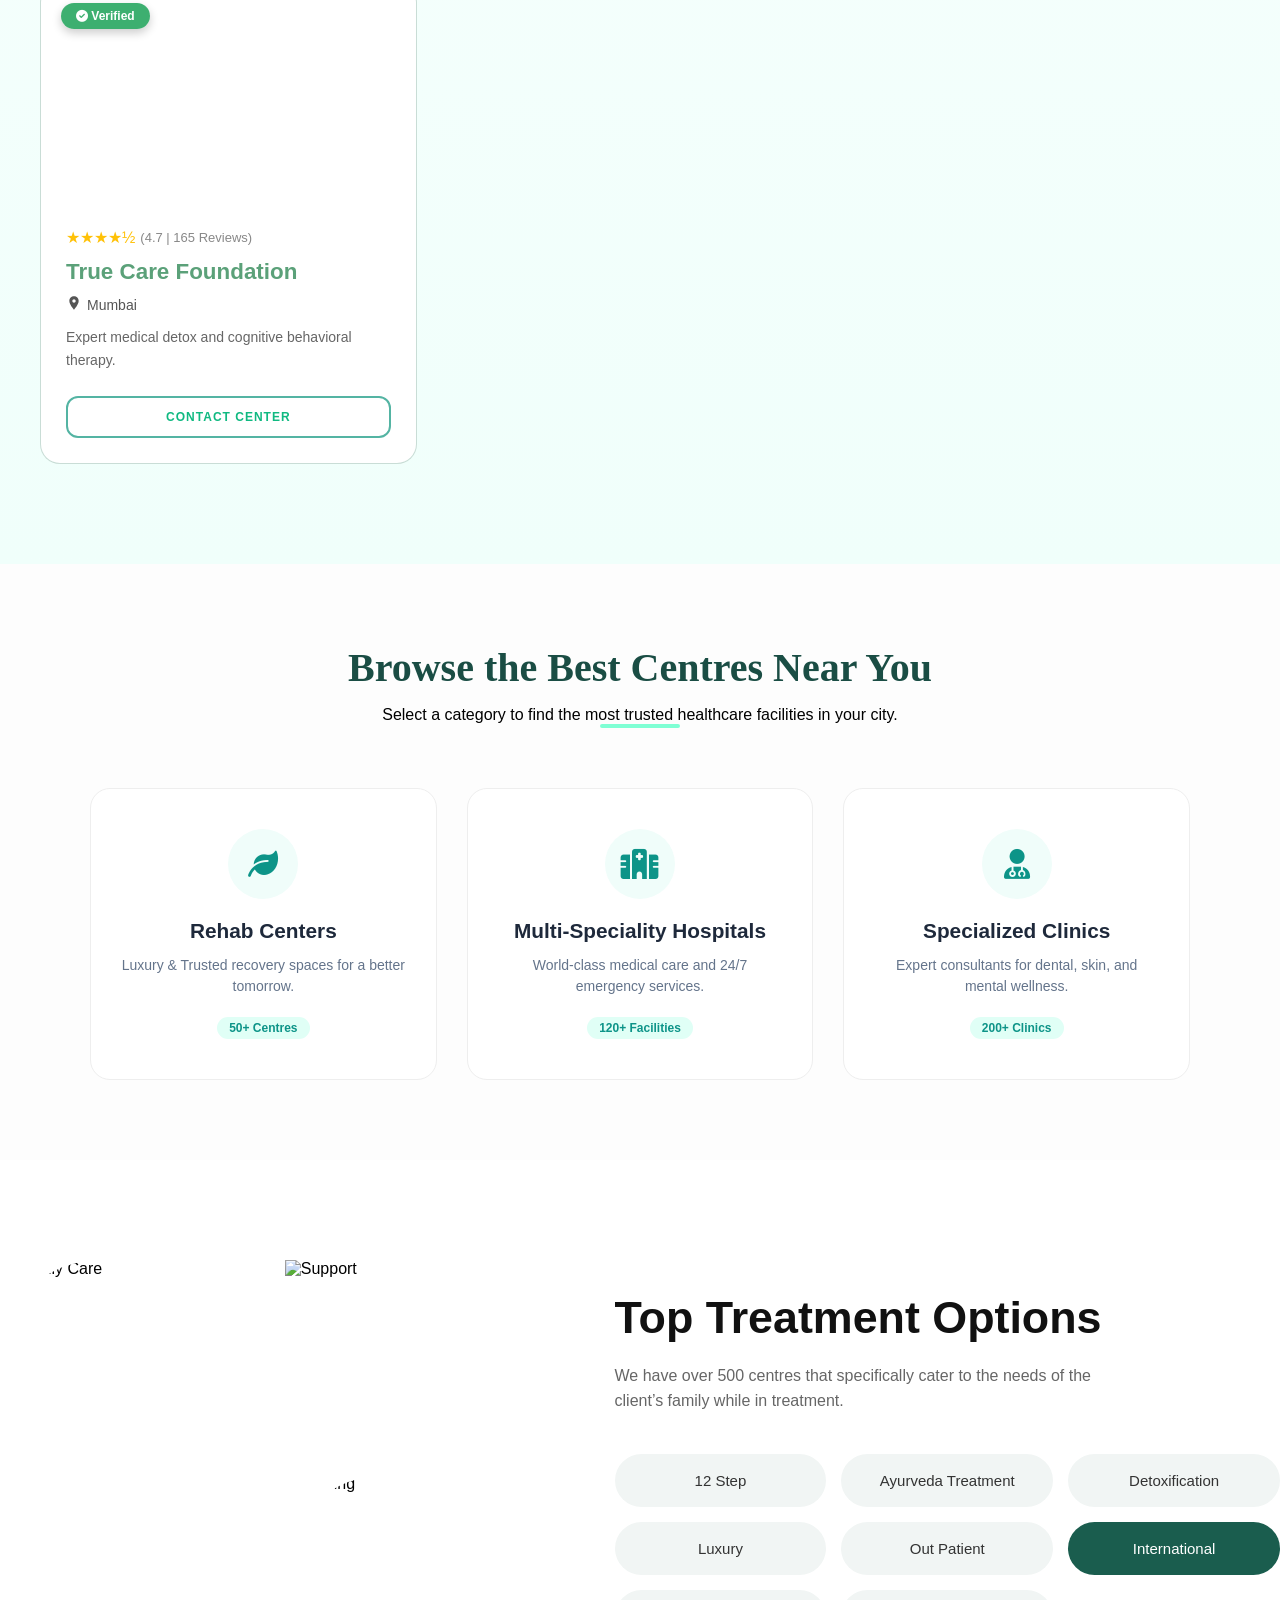
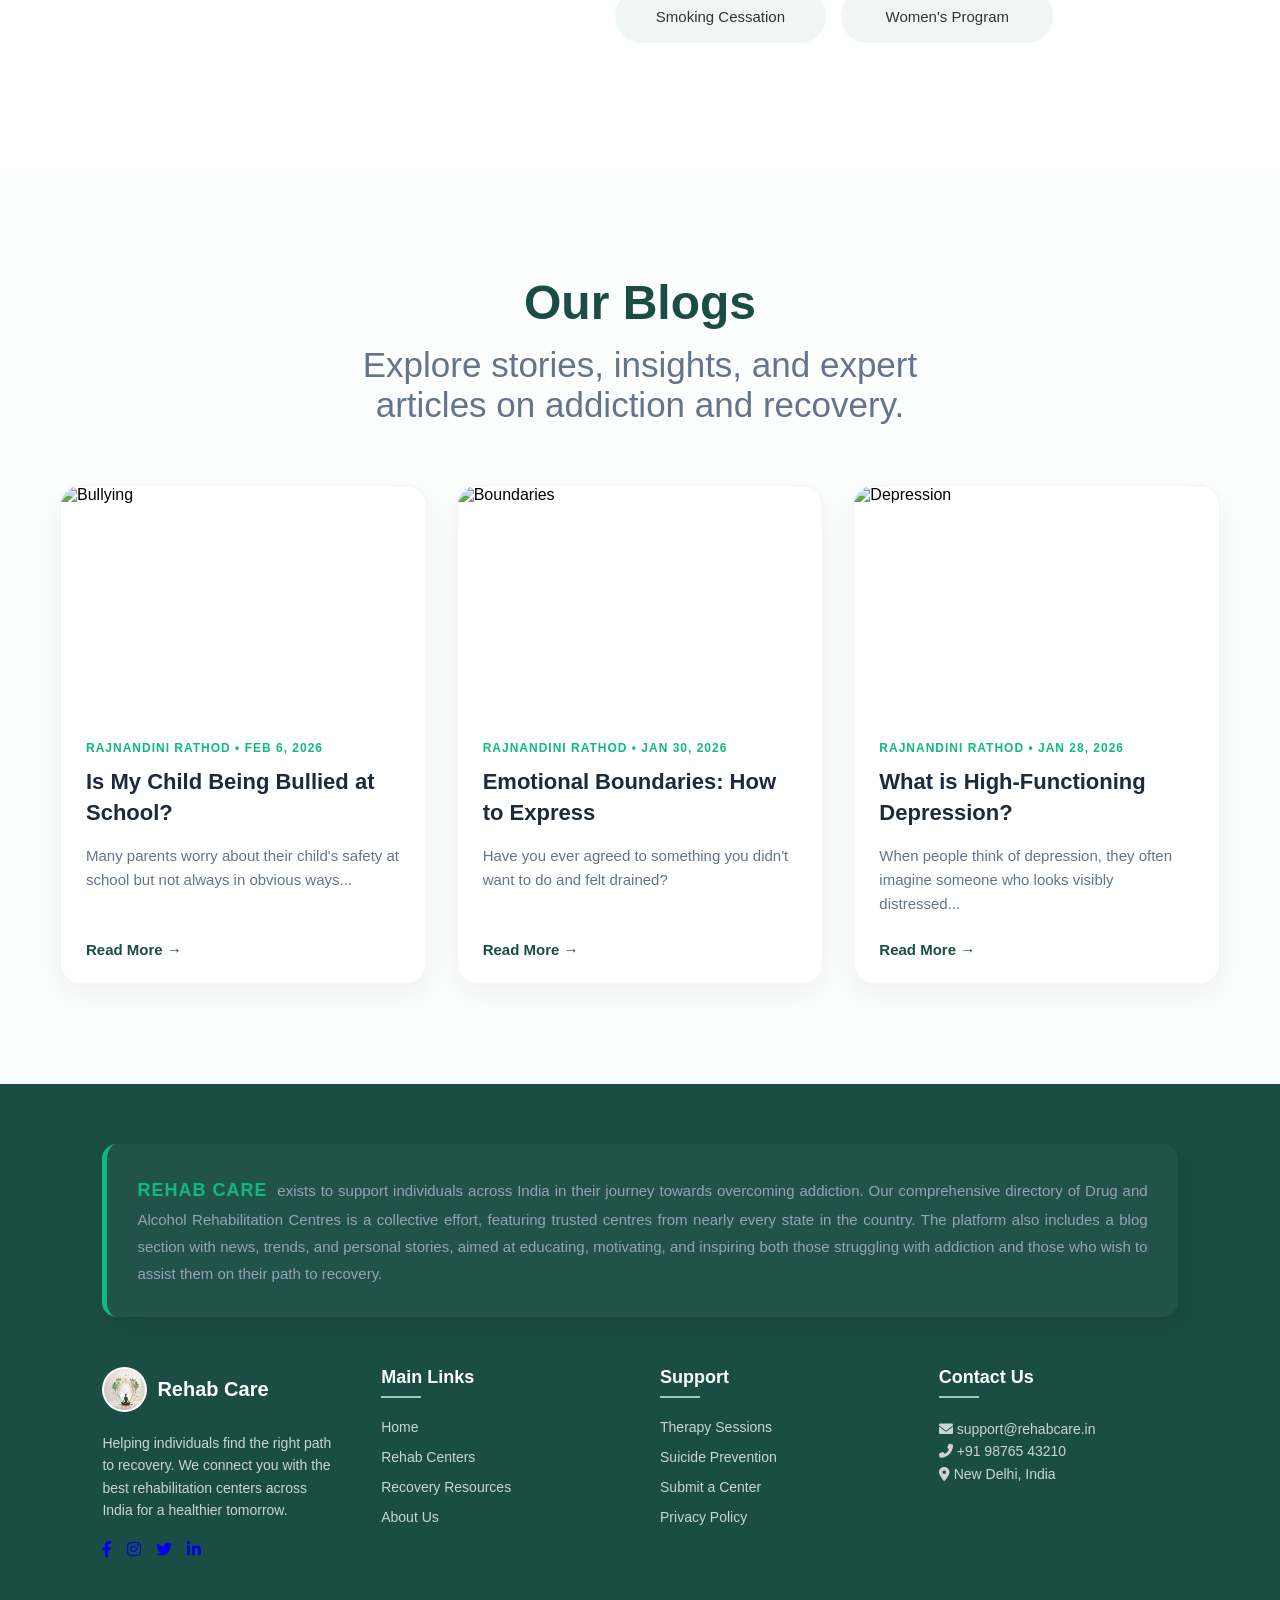
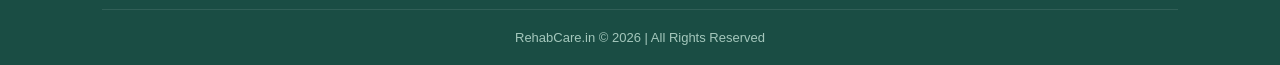
==== commit 4ee1220c: "Navbar Update" ====
--- a/index.html
+++ b/index.html
@@ -2,552 +2,26 @@
 <html lang="en">
 
 <head>
-    <meta charset="UTF-8" />
-    <meta name="viewport" content="width=device-width, initial-scale=1.0" />
-    <meta name="description"
-        content="Find the best rehabilitation centers across India. Browse our curated list of trusted rehab centers offering alcohol de-addiction, drug rehabilitation, and mental wellness programs." />
-    <meta name="keywords"
-        content="rehab centers India, addiction treatment, alcohol de-addiction, drug rehabilitation, mental wellness, recovery centers" />
-    <meta name="robots" content="index, follow" />
-    <title>Rehab Centers | RehabCare India</title>
-
-    <link rel="canonical" href="https://rehabcare.in/rehab.html" />
+    <meta charset="UTF-8">
+    <meta name="viewport" content="width=device-width, initial-scale=1.0">
+    <title>Home</title>
+
+    <link rel="stylesheet" href="style.css">
     <link rel="stylesheet" href="https://cdnjs.cloudflare.com/ajax/libs/font-awesome/6.0.0/css/all.min.css">
-    <link rel="stylesheet" href="white.css" />
-    <style>
-        /* Extra styles to match your theme but for professional listing */
-        .rehab-page-header {
-            padding: 80px 20px 40px;
-            text-align: center;
-            background: #f8fafc;
-        }
-
-        .rehab-page-header h1 {
-            font-size: 42px;
-            color: #1b4332;
-            margin-bottom: 10px;
-        }
-
-        .rehab-page-header p {
-            color: #64748b;
-            font-size: 18px;
-        }
-
-        /* Filter Row - replacing Search Bar */
-        .filter-row {
-            max-width: 1100px;
-            margin: 20px auto 50px;
-            display: flex;
-            justify-content: center;
-            gap: 20px;
-            flex-wrap: wrap;
-            padding: 0 20px;
-        }
-
-        .filter-select {
-            padding: 12px 20px;
-            border-radius: 50px;
-            border: 1px solid #e2e8f0;
-            background: white;
-            font-family: inherit;
-            color: #475569;
-            min-width: 200px;
-            outline: none;
-        }
-
-        /* Detailed Card Design */
-        .rehab-list-container {
-            max-width: 1100px;
-            margin: 0 auto;
-            padding: 0 20px 100px;
-        }
-
-        .rehab-full-card {
-            display: flex;
-            background: white;
-            border-radius: 20px;
-            overflow: hidden;
-            box-shadow: 0 10px 30px rgba(0, 0, 0, 0.05);
-            margin-bottom: 40px;
-            border: 1px solid #f1f5f9;
-            transition: transform 0.3s ease, box-shadow 0.3s ease;
-        }
-
-        .rehab-full-card:hover {
-            transform: translateY(-8px);
-            box-shadow: 0 20px 40px rgba(0, 0, 0, 0.12);
-        }
-
-        .rehab-card-img {
-            flex: 1;
-            min-width: 400px;
-            background-size: cover;
-            background-position: center;
-            transition: transform 0.4s ease;
-            overflow: hidden;
-        }
-
-        .rehab-full-card:hover .rehab-card-img {
-            transform: scale(1.05);
-        }
-
-        .rehab-card-info {
-            flex: 1.2;
-            padding: 40px;
-        }
-
-        .location-tag {
-            color: #c5a358;
-            font-weight: 600;
-            text-transform: uppercase;
-            font-size: 12px;
-            letter-spacing: 1px;
-            display: block;
-            margin-bottom: 10px;
-        }
-
-        .rehab-card-info h2 {
-            font-size: 28px;
-            color: #1e293b;
-            margin-bottom: 15px;
-        }
-
-        .rehab-card-info p {
-            color: #64748b;
-            margin-bottom: 25px;
-            line-height: 1.7;
-        }
-
-        .facility-pills {
-            display: flex;
-            gap: 10px;
-            flex-wrap: wrap;
-            margin-bottom: 30px;
-        }
-
-        .f-pill {
-            background: #f1f5f9;
-            padding: 6px 15px;
-            border-radius: 50px;
-            font-size: 13px;
-            color: #475569;
-        }
-
-        .card-buttons {
-            display: flex;
-            gap: 15px;
-        }
-
-        .btn-inquire {
-            background: #1b4332;
-            color: white;
-            padding: 12px 25px;
-            border-radius: 50px;
-            text-decoration: none;
-            font-weight: 600;
-            font-size: 14px;
-            cursor: pointer;
-            border: none;
-            transition: all 0.3s ease;
-        }
-
-        .btn-inquire:hover {
-            background: #2d5a45;
-            box-shadow: 0 0 20px rgba(27, 67, 50, 0.4);
-            transform: translateY(-2px);
-        }
-
-        .btn-details {
-            border: 1px solid #1b4332;
-            color: #1b4332;
-            padding: 12px 25px;
-            border-radius: 50px;
-            text-decoration: none;
-            font-weight: 600;
-            font-size: 14px;
-            transition: all 0.3s ease;
-        }
-
-        .btn-details:hover {
-            background: #1b4332;
-            color: white;
-            box-shadow: 0 0 20px rgba(27, 67, 50, 0.3);
-            transform: translateY(-2px);
-        }
-
-        /* Responsive - Tablet */
-        @media (max-width: 900px) {
-            .rehab-full-card {
-                flex-direction: column;
-            }
-
-            .rehab-card-img {
-                min-width: 100%;
-                height: 250px;
-            }
-        }
-
-        /* Mobile Responsive - Full width buttons */
-        @media (max-width: 600px) {
-            .rehab-card-info {
-                padding: 25px;
-            }
-
-            .rehab-card-info h2 {
-                font-size: 22px;
-            }
-
-            .card-buttons {
-                flex-direction: column;
-            }
-
-            .btn-inquire,
-            .btn-details {
-                width: 100%;
-                text-align: center;
-                padding: 14px 20px;
-            }
-
-            .rehab-page-header h1 {
-                font-size: 32px;
-            }
-
-            .filter-select {
-                width: 100%;
-                min-width: auto;
-            }
-        }
-
-        /* =========================================
-           CONTACT MODAL STYLES
-           ========================================= */
-
-        /* Modal Overlay */
-        .modal-overlay {
-            display: none;
-            position: fixed;
-            top: 0;
-            left: 0;
-            width: 100%;
-            height: 100%;
-            background: rgba(0, 0, 0, 0.6);
-            z-index: 1000;
-            justify-content: center;
-            align-items: center;
-            padding: 20px;
-            opacity: 0;
-            transition: opacity 0.3s ease;
-        }
-
-        .modal-overlay.active {
-            display: flex;
-            opacity: 1;
-        }
-
-        /* Modal Container */
-        .modal-container {
-            background: white;
-            border-radius: 20px;
-            max-width: 500px;
-            width: 100%;
-            max-height: 90vh;
-            overflow-y: auto;
-            transform: translateY(20px) scale(0.95);
-            transition: transform 0.3s ease;
-            position: relative;
-        }
-
-        .modal-overlay.active .modal-container {
-            transform: translateY(0) scale(1);
-        }
-
-        /* Modal Header */
-        .modal-header {
-            padding: 25px 25px 0;
-            display: flex;
-            justify-content: space-between;
-            align-items: center;
-        }
-
-        .modal-header h3 {
-            font-size: 22px;
-            color: #1e293b;
-            margin: 0;
-        }
-
-        .modal-close {
-            background: #f1f5f9;
-            border: none;
-            width: 36px;
-            height: 36px;
-            border-radius: 50%;
-            cursor: pointer;
-            font-size: 18px;
-            color: #64748b;
-            transition: all 0.3s ease;
-            display: flex;
-            align-items: center;
-            justify-content: center;
-        }
-
-        .modal-close:hover {
-            background: #e2e8f0;
-            color: #1e293b;
-        }
-
-        /* Modal Body */
-        .modal-body {
-            padding: 20px 25px 25px;
-        }
-
-        /* Center Badge in Modal */
-        .modal-center-badge {
-            background: #f0fdf4;
-            color: #1b4332;
-            padding: 8px 16px;
-            border-radius: 20px;
-            font-size: 14px;
-            font-weight: 600;
-            display: inline-flex;
-            align-items: center;
-            gap: 8px;
-            margin-bottom: 20px;
-        }
-
-        .modal-center-badge i {
-            color: #1b4332;
-        }
-
-        /* Form Styles */
-        .modal-form .form-group {
-            margin-bottom: 18px;
-        }
-
-        .modal-form label {
-            display: block;
-            color: #475569;
-            font-size: 14px;
-            font-weight: 500;
-            margin-bottom: 8px;
-        }
-
-        .modal-form input,
-        .modal-form textarea {
-            width: 100%;
-            padding: 12px 15px;
-            border: 1px solid #e2e8f0;
-            border-radius: 10px;
-            font-size: 15px;
-            font-family: inherit;
-            transition: border-color 0.3s ease, box-shadow 0.3s ease;
-            box-sizing: border-box;
-        }
-
-        .modal-form input:focus,
-        .modal-form textarea:focus {
-            outline: none;
-            border-color: #1b4332;
-            box-shadow: 0 0 0 3px rgba(27, 67, 50, 0.1);
-        }
-
-        .modal-form textarea {
-            min-height: 100px;
-            resize: vertical;
-        }
-
-        .modal-form input::placeholder,
-        .modal-form textarea::placeholder {
-            color: #94a3b8;
-        }
-
-        .btn-modal-submit {
-            width: 100%;
-            background: #1b4332;
-            color: white;
-            padding: 14px 25px;
-            border: none;
-            border-radius: 50px;
-            font-size: 16px;
-            font-weight: 600;
-            cursor: pointer;
-            transition: all 0.3s ease;
-            display: flex;
-            align-items: center;
-            justify-content: center;
-            gap: 8px;
-        }
-
-        .btn-modal-submit:hover {
-            background: #2d5a45;
-            box-shadow: 0 0 20px rgba(27, 67, 50, 0.4);
-            transform: translateY(-2px);
-        }
-
-        /* Success Message */
-        .modal-success {
-            display: none;
-            text-align: center;
-            padding: 40px 20px;
-        }
-
-        .modal-success.active {
-            display: block;
-        }
-
-        .modal-success i {
-            font-size: 60px;
-            color: #22c55e;
-            margin-bottom: 20px;
-        }
-
-        .modal-success h4 {
-            font-size: 24px;
-            color: #1e293b;
-            margin-bottom: 10px;
-        }
-
-        .modal-success p {
-            color: #64748b;
-            margin-bottom: 20px;
-        }
-
-        .btn-modal-close {
-            background: #1b4332;
-            color: white;
-            padding: 12px 30px;
-            border: none;
-            border-radius: 50px;
-            font-size: 15px;
-            font-weight: 600;
-            cursor: pointer;
-            transition: all 0.3s ease;
-        }
-
-        .btn-modal-close:hover {
-            background: #2d5a45;
-        }
-
-        /* Hide form when success shows */
-        .modal-form.hidden {
-            display: none;
-        }
-
-        /* =========================================
-           FILTER BUTTONS STYLES
-           ========================================= */
-
-        /* Search Button */
-        .btn-search {
-            background: #1b4332;
-            color: white;
-            padding: 12px 25px;
-            border-radius: 50px;
-            border: none;
-            font-weight: 600;
-            font-size: 14px;
-            cursor: pointer;
-            transition: all 0.3s ease;
-            display: inline-flex;
-            align-items: center;
-            gap: 8px;
-        }
-
-        .btn-search:hover {
-            background: #2d5a45;
-            box-shadow: 0 0 20px rgba(27, 67, 50, 0.4);
-            transform: translateY(-2px);
-        }
-
-        /* Reset Button */
-        .btn-reset {
-            background: transparent;
-            color: #64748b;
-            padding: 12px 25px;
-            border-radius: 50px;
-            border: 1px solid #e2e8f0;
-            font-weight: 600;
-            font-size: 14px;
-            cursor: pointer;
-            transition: all 0.3s ease;
-            display: inline-flex;
-            align-items: center;
-            gap: 8px;
-        }
-
-        .btn-reset:hover {
-            background: #f1f5f9;
-            color: #1b4332;
-            border-color: #1b4332;
-        }
-
-        /* No Results Message */
-        .no-results-message {
-            text-align: center;
-            padding: 60px 20px;
-            color: #64748b;
-            max-width: 500px;
-            margin: 40px auto;
-        }
-
-        .no-results-message i {
-            font-size: 48px;
-            color: #cbd5e1;
-            margin-bottom: 20px;
-            display: block;
-        }
-
-        .no-results-message p {
-            font-size: 18px;
-            line-height: 1.6;
-        }
-
-        /* Visually hidden class for accessibility */
-        .visually-hidden {
-            position: absolute;
-            width: 1px;
-            height: 1px;
-            padding: 0;
-            margin: -1px;
-            overflow: hidden;
-            clip: rect(0, 0, 0, 0);
-            white-space: nowrap;
-            border: 0;
-        }
-
-        /* Responsive - Tablet */
-        @media (max-width: 900px) {
-            .filter-row {
-                gap: 15px;
-            }
-        }
-
-        /* Mobile Responsive */
-        @media (max-width: 600px) {
-            .filter-row {
-                flex-direction: column;
-                align-items: stretch;
-            }
-
-            .btn-search,
-            .btn-reset {
-                width: 100%;
-                justify-content: center;
-            }
-        }
-    </style>
 </head>
 
 <body>
 
     <header class="nav-wrapper">
         <div class="nav-container">
+
             <div class="brand">
-                <img src="Images/yoga.avif" alt="RehabCare Logo - Yoga and Wellness" class="logo">
+                <img src="Images/yoga.avif" alt="RehabCare Logo" class="logo">
                 <span>Rehab</span>Care
             </div>
 
             <nav class="nav-menu" id="navMenu">
-                <a href="home.html">Home</a>
+                <a href="index.html">Home</a>
                 <a href="rehab.html">Rehab Centers</a>
                 <a href="resources.html">Recovery Resource</a>
                 <a href="prevention.html">Suicide Prevention</a>
@@ -555,188 +29,585 @@
                 <a href="booking.html" class="cta">Book Now</a>
             </nav>
 
-            <div class="hamburger" onclick="toggleMenu()">☰</div>
+            <div class="hamburger" onclick="toggleMenu()">
+                <i class="fas fa-bars"></i>
+            </div>
+
         </div>
     </header>
 
     <main>
-        <section class="rehab-page-header">
-            <h1>Trusted Rehab Centers</h1>
-            <p>Find the best path to recovery in a city near you.</p>
-        </section>
-
-        <div class="filter-row">
-            <label for="cityFilter" class="visually-hidden">Filter by City</label>
-            <select id="cityFilter" class="filter-select" aria-label="Filter by City">
-                <option value="">Filter by City</option>
-                <option value="Rishikesh">Rishikesh</option>
-                <option value="Goa">Goa</option>
-                <option value="Mumbai">Mumbai</option>
-                <option value="Delhi">Delhi</option>
-                <option value="Bangalore">Bangalore</option>
-                <option value="Pune">Pune</option>
-            </select>
-
-            <label for="treatmentFilter" class="visually-hidden">Filter by Treatment Type</label>
-            <select id="treatmentFilter" class="filter-select" aria-label="Filter by Treatment Type">
-                <option value="">Treatment Type</option>
-                <option value="Alcohol De-addiction">Alcohol De-addiction</option>
-                <option value="Drug Rehabilitation">Drug Rehabilitation</option>
-                <option value="Mental Wellness">Mental Wellness</option>
-                <option value="Luxury Retreat">Luxury Retreat</option>
-            </select>
-
-            <button type="button" id="searchBtn" class="btn-search" aria-label="Search rehab centers">
-                <i class="fas fa-search"></i> Search
-            </button>
-
-            <button type="button" id="resetBtn" class="btn-reset" aria-label="Reset filters">
-                <i class="fas fa-redo"></i> Reset
-            </button>
-        </div>
-
-        <!-- No Results Message -->
-        <div id="noResultsMessage" class="no-results-message" style="display: none;">
-            <i class="fas fa-search"></i>
-            <p>No rehab centers found matching your criteria.</p>
-        </div>
-
-        <section class="rehab-list-container" id="rehab-cards-container">
-
-        </section>
+
+         <!-- Search Bar Overlay on Hero Background -->
+            <div class="hero-image-search">
+                <input id="searchInput" type="text" placeholder="Search by name or city..." />
+                <button onclick="searchFromAPI()">
+                    <i class="fas fa-search"></i> Search
+                </button>
+            </div>
+            
+        <section class="hero">
+            <div class="hero-container">
+                
+
+                <div class="hero-text">
+                   <h1>
+                        Find a Rehab that is Right for You or a Loved One.
+                    </h1>
+
+                    <p>
+                        Search trusted addiction and mental health rehabilitation centers across India.
+                    </p>
+
+                    <div class="hero-search">
+                        <input id="searchInput" type="text" placeholder="Search by name or city..." />
+                        <button onclick="searchFromAPI()">
+                            <i class="fas fa-search"></i> Search
+                        </button>
+                    </div>
+
+                    <!-- Search Results Section -->
+                    <div id="searchResults" class="search-results" style="display: none;">
+                        <div class="search-results-header">
+                            <h3>Search Results</h3>
+                            <button onclick="closeSearchResults()" class="close-search">&times;</button>
+                        </div>
+                        <div id="searchResultsContent" class="search-results-content"></div>
+                    </div>
+                </div>
+
+                <div class="hero-image">
+                    <img src="Images/logo.png" alt="Yoga Therapy">
+                </div>
+
+            </div>
+        </section>
+
+
+
+
+
+
+
+        <section class="lux-wrapper">
+            <div class="lux-hero">
+                <div class="lux-container">
+                    <h1>Luxury Rehab Centers in India</h1>
+                    <p>Experience Healing with World-Class Amenities, Privacy & Expert Care</p>
+                </div>
+
+            </div>
+
+            <section class="lux-rehab-section lux-container">
+                <div class="lux-grid" id="lux-rehabGrid">
+                </div>
+            </section>
+
+            <div id="lux-detailOverlay" class="lux-overlay">
+                <div class="lux-modal">
+                    <span class="lux-close-btn" onclick="closeLuxDetails()">&times;</span>
+                    <div id="lux-modalContent"></div>
+                </div>
+            </div>
+        </section>
+
+
+
+
+
+
+
+
+
+
+
+
+
+
+
+
+
+
+
+
+
+
+
+
+
+
+
+
+
+
+
+
+
+
+
+
+
+
+
+
+        <section class="filter-navigation" id="filter-nav"
+            style="background: #f8fafc; padding: 60px 0 20px; text-align: center;">
+            <div class="lux-container">
+                <div class="filter-intro" style="margin-bottom: 30px;">
+                    <h2 style="color: #1a4d44; font-size: 32px; font-weight: 700;">Explore Our Healthcare Network</h2>
+                    <p style="color: #64748b; font-size: 18px; max-width: 700px; margin: 10px auto;">
+                        Find the best verified facilities tailored to your specific recovery needs.
+                    </p>
+                </div>
+
+                <div class="btn-group-wrapper"
+                    style="display: inline-flex; gap: 15px; background: white; padding: 10px 20px; border-radius: 50px; box-shadow: 0 4px 15px rgba(0,0,0,0.1);">
+                    <button class="tab-btn active" onclick="toggleView('rehab', this)">
+                        <i class="fas fa-hand-holding-heart"></i> Rehabs
+                    </button>
+                    <button class="tab-btn" onclick="toggleView('hosp', this)">
+                        <i class="fas fa-hospital"></i> Hospitals
+                    </button>
+                    <button class="tab-btn" onclick="toggleView('clinic', this)">
+                        <i class="fas fa-stethoscope"></i> Clinics
+                    </button>
+                </div>
+            </div>
+        </section>
+
+        <section class="trust-wrapper">
+            <div class="lux-container">
+                <div class="section-title">
+                    <h2>Trusted Top-Rated Rehab Centers</h2>
+                    <p>Centers with the highest recovery rates and patient satisfaction.</p>
+                    <div class="underline"></div>
+                </div>
+
+                <div class="trust-grid" id="trust-rehabGrid">
+                </div>
+            </div>
+        </section>
+
+
+
+
+
+
+
+
+
+
+
+
+
+
+
+
+
+
+
+
+
+
+
+        <section class="hosp-wrapper" style="padding: 60px 0; background: #fff;">
+            <div class="lux-container">
+                <div class="section-title" style="text-align: center; margin-bottom: 50px;">
+                    <h2 style="font-size: 36px; color: #0f172a;">Top-Rated Trusted Hospitals</h2>
+                    <p style="color: #64748b; font-size: 18px;">Leading multi-speciality hospitals across India with
+                        world-class medical facilities.</p>
+                    <div class="underline" style="width: 100px; height: 4px; background: #10b981; margin: 20px auto;">
+                    </div>
+                </div>
+
+                <div class="hosp-grid" id="hosp-grid">
+                    <div class="browse-card" style="text-align: left; padding: 25px;">
+                        <div class="browse-icon" style="background: #ecfdf5; color: #10b981;">
+                            <i class="fas fa-hospital-symbol"></i>
+                        </div>
+                        <h3 style="margin-top: 15px;">AIIMS, New Delhi</h3>
+                        <p>Ranked #6 Globally in 2026. Known for excellence in psychiatric care, trauma, and
+                            research-driven treatments.</p>
+                        <span class="count-tag" style="background: #10b981;">Govt. Trusted</span>
+                    </div>
+
+                    <div class="browse-card" style="text-align: left; padding: 25px;">
+                        <div class="browse-icon" style="background: #eff6ff; color: #3b82f6;">
+                            <i class="fas fa-hand-holding-medical"></i>
+                        </div>
+                        <h3 style="margin-top: 15px;">Medanta - The Medicity</h3>
+                        <p>Gurugram. India's top-rated private hospital with advanced neurosciences and psychiatric
+                            departments.</p>
+                        <span class="count-tag" style="background: #3b82f6;">Private Excellence</span>
+                    </div>
+
+                    <div class="browse-card" style="text-align: left; padding: 25px;">
+                        <div class="browse-icon" style="background: #fff7ed; color: #f59e0b;">
+                            <i class="fas fa-clinic-medical"></i>
+                        </div>
+                        <h3 style="margin-top: 15px;">Apollo Hospitals</h3>
+                        <p>Chennai & Mumbai. World-class multi-speciality care with a strong focus on mental wellness
+                            and neurology.</p>
+                        <span class="count-tag" style="background: #f59e0b;">JCI Accredited</span>
+                    </div>
+                </div>
+            </div>
+        </section>
+
+
+
+
+
+
+
+
+
+
+
+        <section class="container"
+            style="padding: 40px 20px; background: #f8fafc; border-radius: 20px; margin-bottom: 50px;">
+            <div style="max-width: 800px; margin: 0 auto; text-align: center;">
+                <h3 style="color: #1e293b;">Why choose these hospitals?</h3>
+                <p style="color: #475569; line-height: 1.6;">These institutions are selected based on their 2026 global
+                    rankings, patient safety protocols, and availability of specialized psychiatric and rehabilitation
+                    wings. They offer 24/7 emergency support and advanced diagnostic tools.</p>
+            </div>
+        </section>
+
+
+
+
+
+
+
+
+
+
+
+
+
+
+
+
+        <section class="clinic-wrapper">
+            <div class="lux-container">
+                <div class="section-title">
+                    <h2>Trusted Specialized Clinics</h2>
+                    <p>Expert diagnostic and consultation services for personalized healthcare.</p>
+                    <div class="underline"></div>
+                </div>
+
+                <div class="clinic-grid" id="clinic-grid">
+                </div>
+            </div>
+        </section>
+
+
+
+
+
+
+
+
+
+
+
+
+
+
+
+
+
+
+
+
+
+
+
+
+
+
+        <section class="browse-wrapper">
+            <div class="lux-container">
+                <div class="section-title">
+                    <h2>Browse the Best Centres Near You</h2>
+                    <p>Select a category to find the most trusted healthcare facilities in your city.</p>
+                    <div class="underline"></div>
+                </div>
+
+                <div class="browse-grid">
+                    <a href="#rehab-section" class="browse-card">
+                        <div class="browse-icon">
+                            <i class="fas fa-leaf"></i>
+                        </div>
+                        <h3>Rehab Centers</h3>
+                        <p>Luxury & Trusted recovery spaces for a better tomorrow.</p>
+                        <span class="count-tag">50+ Centres</span>
+                    </a>
+
+                    <a href="#hosp-section" class="browse-card">
+                        <div class="browse-icon">
+                            <i class="fas fa-hospital"></i>
+                        </div>
+                        <h3>Multi-Speciality Hospitals</h3>
+                        <p>World-class medical care and 24/7 emergency services.</p>
+                        <span class="count-tag">120+ Facilities</span>
+                    </a>
+
+                    <a href="#clinic-section" class="browse-card">
+                        <div class="browse-icon">
+                            <i class="fas fa-user-md"></i>
+                        </div>
+                        <h3>Specialized Clinics</h3>
+                        <p>Expert consultants for dental, skin, and mental wellness.</p>
+                        <span class="count-tag">200+ Clinics</span>
+                    </a>
+                </div>
+            </div>
+        </section>
+
+
+
+
+
+
+
+
+
+
+
+
+
+
+
+
+
+
+
+
+
+
+
+
+
+
+
+
+
+
+        <section class="treatment-section">
+            <div class="lux-container treatment-flex">
+
+                <div class="treatment-image-grid">
+                    <div class="leaf-img img-1">
+                        <img src="https://images.unsplash.com/photo-1573497019940-1c28c88b4f3e?w=500" alt="Family Care">
+                    </div>
+                    <div class="leaf-img img-2">
+                        <img src="https://images.unsplash.com/photo-1511632765486-a01980e01a18?w=500" alt="Support">
+                    </div>
+                    <div class="leaf-img img-3">
+                        <img src="https://images.unsplash.com/photo-1521791136064-7986c2920216?w=500" alt="Healing">
+                    </div>
+                </div>
+
+                <div class="treatment-content">
+                    <div class="treatment-header">
+                        <h2>Top Treatment Options</h2>
+                        <p>We have over 500 centres that specifically cater to the needs of the client’s family while in
+                            treatment.</p>
+                    </div>
+
+                    <div class="treatment-pills">
+                        <div class="pill">12 Step</div>
+                        <div class="pill">Ayurveda Treatment</div>
+                        <div class="pill">Detoxification</div>
+                        <div class="pill">Luxury</div>
+                        <div class="pill">Out Patient</div>
+                        <div class="pill active">International</div>
+                        <div class="pill">Smoking Cessation</div>
+                        <div class="pill">Women's Program</div>
+                    </div>
+                </div>
+
+            </div>
+        </section>
+
+
+
+
+
+
+
+
+
+
+
+
+
+
+
+
+
+
+
+
+
+
+
+
+
+
+
+
+
+
+        <section class="blog-section">
+            <div class="container">
+                <div class="center-header">
+                    <h2>Our Blogs</h2>
+                    <p>Explore stories, insights, and expert articles on addiction and recovery.</p>
+                </div>
+                <div class="blog-grid">
+                    <div class="blog-card">
+                        <img src="https://images.unsplash.com/photo-1503676260728-1c00da094a0b?w=500" alt="Bullying">
+                        <div class="blog-body">
+                            <small>Rajnandini Rathod • Feb 6, 2026</small>
+                            <h4>Is My Child Being Bullied at School?</h4>
+                            <p>Many parents worry about their child's safety at school but not always in obvious ways...
+                            </p>
+                            <a href="#">Read More →</a>
+                        </div>
+                    </div>
+                    <div class="blog-card">
+                        <img src="https://images.unsplash.com/photo-1551836022-d5d88e9218df?w=500" alt="Boundaries">
+                        <div class="blog-body">
+                            <small>Rajnandini Rathod • Jan 30, 2026</small>
+                            <h4>Emotional Boundaries: How to Express</h4>
+                            <p>Have you ever agreed to something you didn't want to do and felt drained?</p>
+                            <a href="#">Read More →</a>
+                        </div>
+                    </div>
+                    <div class="blog-card">
+                        <img src="https://images.unsplash.com/photo-1493612276216-ee3925520721?w=500" alt="Depression">
+                        <div class="blog-body">
+                            <small>Rajnandini Rathod • Jan 28, 2026</small>
+                            <h4>What is High-Functioning Depression?</h4>
+                            <p>When people think of depression, they often imagine someone who looks visibly
+                                distressed...
+                            </p>
+                            <a href="#">Read More →</a>
+                        </div>
+                    </div>
+                </div>
+            </div>
+        </section>
+
+
+
+
+
+
+
+
+
+
+
+
+
+
+
+
+
+
+
+
+
+
+
+
+
+
+
+
+
+
+
+
+
+        <footer class="main-footer">
+            <div class="lux-container">
+                <div class="footer-top-info">
+                    <p><strong>Rehab Care</strong> exists to support individuals across India in their journey towards
+                        overcoming addiction. Our comprehensive directory of Drug and Alcohol Rehabilitation Centres is
+                        a collective effort, featuring trusted centres from nearly every state in the country. The
+                        platform also includes a blog section with news, trends, and personal stories, aimed at
+                        educating, motivating, and inspiring both those struggling with addiction and those who wish to
+                        assist them on their path to recovery.</p>
+                </div>
+
+                <div class="footer-container">
+                    <div class="footer-column about">
+                        <div class="footer-logo">
+                            <img src="Images/yoga.avif" alt="Rehab Care Logo">
+                            <span>Rehab <b>Care</b></span>
+                        </div>
+                        <p class="footer-tagline">Helping individuals find the right path to recovery. We connect you
+                            with the best rehabilitation centers across India for a healthier tomorrow.</p>
+                        <div class="social-icons">
+                            <a href="#" title="Facebook"><i class="fab fa-facebook-f"></i></a>
+                            <a href="#" title="Instagram"><i class="fab fa-instagram"></i></a>
+                            <a href="#" title="Twitter"><i class="fab fa-twitter"></i></a>
+                            <a href="#" title="LinkedIn"><i class="fab fa-linkedin-in"></i></a>
+                        </div>
+                    </div>
+
+                    <div class="footer-column">
+                        <h3>Main Links</h3>
+                        <ul class="footer-links">
+                            <li><a href="index.html">Home</a></li>
+                            <li><a href="rehab.html">Rehab Centers</a></li>
+                            <li><a href="resources.html">Recovery Resources</a></li>
+                            <li><a href="about.html">About Us</a></li>
+                        </ul>
+                    </div>
+
+                    <div class="footer-column">
+                        <h3>Support</h3>
+                        <ul class="footer-links">
+                            <li><a href="#">Therapy Sessions</a></li>
+                            <li><a href="prevention.html">Suicide Prevention</a></li>
+                            <li><a href="#">Submit a Center</a></li>
+                            <li><a href="#">Privacy Policy</a></li>
+                        </ul>
+                    </div>
+
+                    <div class="footer-column contact-info">
+                        <h3>Contact Us</h3>
+                        <p><i class="fas fa-envelope"></i> support@rehabcare.in</p>
+                        <p><i class="fas fa-phone-alt"></i> +91 98765 43210</p>
+                        <p><i class="fas fa-map-marker-alt"></i> New Delhi, India</p>
+                    </div>
+                </div>
+
+                <div class="footer-bottom">
+                    <p>RehabCare.in &copy; 2026 | All Rights Reserved</p>
+                </div>
+            </div>
+        </footer>
+
+
+
+
+
     </main>
-
-    <!-- =========================================
-         CONTACT MODAL
-         ========================================= -->
-    <div class="modal-overlay" id="contactModal">
-        <div class="modal-container">
-            <!-- Modal Header -->
-            <div class="modal-header">
-                <h3>Contact Center</h3>
-                <button class="modal-close" id="modalClose" aria-label="Close modal">
-                    <i class="fas fa-times"></i>
-                </button>
-            </div>
-
-            <!-- Modal Body -->
-            <div class="modal-body">
-                <!-- Center Badge -->
-                <div class="modal-center-badge">
-                    <i class="fas fa-building"></i>
-                    <span id="modalCenterName">Loading...</span>
-                </div>
-
-                <!-- Contact Form -->
-                <form class="modal-form" id="modalContactForm">
-                    <input type="hidden" id="modalCenterSlug" value="">
-
-                    <div class="form-group">
-                        <label for="modalName">Your Name *</label>
-                        <input type="text" id="modalName" name="name" placeholder="Enter your full name" required>
-                    </div>
-
-                    <div class="form-group">
-                        <label for="modalPhone">Phone Number *</label>
-                        <input type="tel" id="modalPhone" name="phone" placeholder="Enter your phone number" required>
-                    </div>
-
-                    <div class="form-group">
-                        <label for="modalEmail">Email Address *</label>
-                        <input type="email" id="modalEmail" name="email" placeholder="Enter your email address"
-                            required>
-                    </div>
-
-                    <div class="form-group">
-                        <label for="modalMessage">Message</label>
-                        <textarea id="modalMessage" name="message" placeholder="How can we help you?"></textarea>
-                    </div>
-
-                    <button type="submit" class="btn-modal-submit">
-                        <i class="fas fa-paper-plane"></i> Send Message
-                    </button>
-                </form>
-
-                <!-- Success Message -->
-                <div class="modal-success" id="modalSuccess">
-                    <i class="fas fa-check-circle"></i>
-                    <h4>Message Sent!</h4>
-                    <p>Thank you for contacting us. We will reach out to you shortly.</p>
-                    <button type="button" class="btn-modal-close" id="successClose">Close</button>
-                </div>
-            </div>
-        </div>
-    </div>
-
-
-    <footer class="main-footer">
-        <div class="lux-container">
-            <div class="footer-top-info">
-                <p><strong>Rehab Care</strong> exists to support individuals across India in their journey towards
-                    overcoming addiction. Our comprehensive directory of Drug and Alcohol Rehabilitation Centres is a
-                    collective effort, featuring trusted centres from nearly every state in the country. The platform
-                    also includes a blog section with news, trends, and personal stories, aimed at educating,
-                    motivating, and inspiring both those struggling with addiction and those who wish to assist them on
-                    their path to recovery.</p>
-            </div>
-
-            <div class="footer-container">
-                <div class="footer-column about">
-                    <div class="footer-logo">
-                        <img src="Images/yoga.avif" alt="Rehab Care Logo">
-                        <span>Rehab <b>Care</b></span>
-                    </div>
-                    <p class="footer-tagline">Helping individuals find the right path to recovery. We connect you with
-                        the best rehabilitation centers across India for a healthier tomorrow.</p>
-                    <div class="social-icons">
-                        <a href="#" title="Facebook"><i class="fab fa-facebook-f"></i></a>
-                        <a href="#" title="Instagram"><i class="fab fa-instagram"></i></a>
-                        <a href="#" title="Twitter"><i class="fab fa-twitter"></i></a>
-                        <a href="#" title="LinkedIn"><i class="fab fa-linkedin-in"></i></a>
-                    </div>
-                </div>
-
-                <div class="footer-column">
-                    <h3>Main Links</h3>
-                    <ul class="footer-links">
-                        <li><a href="index.html">Home</a></li>
-                        <li><a href="rehab.html">Rehab Centers</a></li>
-                        <li><a href="resources.html">Recovery Resources</a></li>
-                        <li><a href="about.html">About Us</a></li>
-                    </ul>
-                </div>
-
-                <div class="footer-column">
-                    <h3>Support</h3>
-                    <ul class="footer-links">
-                        <li><a href="#">Therapy Sessions</a></li>
-                        <li><a href="prevention.html">Suicide Prevention</a></li>
-                        <li><a href="#">Submit a Center</a></li>
-                        <li><a href="#">Privacy Policy</a></li>
-                    </ul>
-                </div>
-
-                <div class="footer-column contact-info">
-                    <h3>Contact Us</h3>
-                    <p><i class="fas fa-envelope"></i> support@rehabcare.in</p>
-                    <p><i class="fas fa-phone-alt"></i> +91 98765 43210</p>
-                    <p><i class="fas fa-map-marker-alt"></i> New Delhi, India</p>
-                </div>
-            </div>
-
-            <div class="footer-bottom">
-                <p>RehabCare.in &copy; 2026 | All Rights Reserved</p>
-            </div>
-        </div>
-    </footer>
-
-    <script src="rehab-centers-data.js"></script>
-    <script src="rehab-script.js"></script>
     <script>
         function toggleMenu() {
             document.getElementById("navMenu").classList.toggle("active");
         }
     </script>
+
+    <script src="script.js"></script>
+
 </body>
 
-</html>
+</html>
--- a/style.css
+++ b/style.css
@@ -0,0 +1,2247 @@
+* {
+    margin: 0;
+    padding: 0;
+    box-sizing: border-box;
+    font-family: "Poppins", sans-serif;
+}
+
+/* Fix: Push content below fixed header */
+body {
+    padding-top: 100px;
+}
+
+/* Tablet: Adjust padding for medium header */
+@media (max-width: 1024px) {
+    body {
+        padding-top: 85px;
+    }
+}
+
+/* Mobile: Adjust padding for smaller header */
+@media (max-width: 768px) {
+    body {
+        padding-top: 70px;
+    }
+}
+
+/* NAVBAR */
+.nav-wrapper {
+    position: fixed;
+    top: 0;
+    width: 100%;
+    background: rgba(0, 0, 0, 0.4);
+    backdrop-filter: blur(10px);
+    z-index: 1000;
+}
+
+.nav-container {
+    max-width: 1200px;
+    margin: auto;
+    padding: 22px 40px;
+    display: flex;
+    align-items: center;
+    justify-content: space-between;
+    padding-top: 6px;
+    padding-bottom: 6px;
+}
+
+/* BRAND */
+.brand {
+    display: flex;
+    align-items: center;
+    gap: 10px;
+    color: #fff;
+    font-size: 22px;
+    font-weight: 600;
+    margin-left: -0px;
+}
+
+.brand span {
+    color: #7fffd4;
+}
+
+/* LOGO */
+.logo {
+    width: 90px;
+    height: 90px;
+    border-radius: 50%;
+    object-fit: cover;
+    border: 2px solid #7fffd4;
+}
+
+/* MENU */
+.nav-menu {
+    display: flex;
+    align-items: center;
+    gap: 26px;
+    margin-left: 40px;
+}
+
+.nav-menu a {
+    color: #fff;
+    text-decoration: none;
+    font-size: 14px;
+    position: relative;
+}
+
+/* underline */
+.nav-menu a::after {
+    content: "";
+    position: absolute;
+    width: 0;
+    height: 2px;
+    background: #7fffd4;
+    left: 0;
+    bottom: -5px;
+    transition: 0.3s;
+}
+
+.nav-menu a:hover::after {
+    width: 100%;
+}
+
+/* CTA */
+.cta {
+    background: #7fffd4;
+    padding: 8px 18px;
+    border-radius: 25px;
+    color: #000 !important;
+}
+
+/* HAMBURGER */
+.hamburger {
+    display: none;
+    font-size: 26px;
+    color: #fff;
+    cursor: pointer;
+}
+
+/* MOBILE */
+@media (max-width: 768px) {
+    .hamburger {
+        display: block;
+    }
+
+    .nav-menu {
+        position: absolute;
+        top: 70px;
+        left: 0;
+        width: 100%;
+        flex-direction: column;
+        background: rgba(0, 0, 0, 0.9);
+        padding: 20px 0;
+        display: none;
+    }
+
+    .nav-menu.active {
+        display: flex;
+    }
+
+    .nav-menu a {
+        padding: 12px 0;
+        font-size: 16px;
+    }
+}
+
+
+.hero {
+    height: 100vh;
+    background: url("Images/yoga.avif") left/cover no-repeat;
+    display: flex;
+    align-items: center;
+}
+
+/* HERO SECTION IMPROVED */
+.hero {
+    height: 100vh;
+    display: flex;
+    align-items: center;
+    justify-content: center;
+    padding: 0 20px;
+}
+
+.hero-container {
+    max-width: 1200px;
+    width: 100%;
+    display: grid;
+    grid-template-columns: 1fr 1fr;
+    align-items: center;
+    gap: 40px;
+}
+
+/* TEXT */
+.hero-text {
+    margin-top: 400px;
+    display: flex;
+    flex-direction: column;
+    justify-content: center;
+    gap: 20px;
+
+}
+
+.hero-text h1 {
+    font-size: 48px;
+    color: #080808;
+    line-height: 1.3;
+    font-weight: 700;
+}
+
+.hero-text p {
+    color: #0f0f0f;
+    max-width: 480px;
+    line-height: 1.6;
+    font-size: 16px;
+}
+
+/* SEARCH BAR */
+.hero-search {
+    display: flex;
+    gap: 12px;
+    margin-top: 25px;
+}
+
+.hero-search input {
+    padding: 14px 20px;
+    border-radius: 30px;
+    border: none;
+    width: 100%;
+    max-width: 320px;
+    outline: none;
+    font-size: 14px;
+}
+
+.hero-search button {
+    padding: 14px 28px;
+    border-radius: 30px;
+    border: none;
+    background: #7fffd4;
+    cursor: pointer;
+    font-weight: 600;
+    transition: 0.3s;
+}
+
+.hero-search button:hover {
+    background: #5fe5c4;
+}
+
+/* IMAGE */
+.hero-image {
+    display: flex;
+    justify-content: center;
+    align-items: center;
+}
+
+.hero-image img {
+    width: 100%;
+    max-width: 850px;
+    height: auto;
+    border-radius: 20px;
+    border: 3px solid #7fffd4;
+    box-shadow: 0 10px 25px rgba(0, 0, 0, 0.4);
+    transition: transform 0.3s;
+}
+
+.hero-image img:hover {
+    transform: scale(1.03);
+}
+
+/* MOBILE RESPONSIVE */
+@media (max-width: 1024px) {
+    .hero-text h1 {
+        font-size: 42px;
+    }
+
+    .hero-text p {
+        font-size: 15px;
+    }
+
+    .hero-search input,
+    .hero-search button {
+        padding: 12px 18px;
+        font-size: 14px;
+    }
+}
+
+.hero-search {
+    display: flex;
+    gap: 12px;
+    margin-top: 25px;
+}
+
+.hero-search input {
+    padding: 14px 20px;
+    border-radius: 30px;
+    border: 2px solid #7fffd4;
+    /* SAME BORDER */
+    background: rgba(255, 255, 255, 0.95);
+    width: 100%;
+    max-width: 320px;
+    outline: none;
+    font-size: 14px;
+    box-sizing: border-box;
+}
+
+.hero-search input:focus {
+    border-color: #7fffd4;
+    /* color same, no jump */
+    box-shadow: none;
+    /* no box / no glow */
+}
+
+@media (max-width: 768px) {
+    .hero-container {
+        grid-template-columns: 1fr;
+        text-align: center;
+        gap: 30px;
+    }
+
+    .hero-search {
+        justify-content: center;
+        flex-wrap: wrap;
+    }
+
+    .hero-text h1 {
+        font-size: 36px;
+    }
+
+    .hero-text p {
+        max-width: 100%;
+    }
+
+    .hero-image img {
+        max-width: 100%;
+    }
+}
+
+@media (max-width: 375px) {
+    .hero-container {
+        padding-top: 10px;
+        /* header ke neeche space badhaya */
+    }
+}
+
+
+/* MOBILE */
+@media (max-width: 768px) {
+    .hero-container {
+        grid-template-columns: 1fr;
+        text-align: center;
+    }
+
+    .hero-search {
+        justify-content: center;
+        flex-wrap: wrap;
+    }
+
+    .hero-text h1 {
+        font-size: 36px;
+    }
+}
+
+
+
+
+
+
+
+
+
+
+
+
+
+
+
+
+
+
+
+
+
+
+
+
+
+
+
+
+
+
+
+
+/* SEARCH BAR - Overlay on Hero Background Image */
+.hero-image-search {
+    position: absolute;
+    top: 200px;
+    left: 50%;
+    transform: translateX(-50%);
+    width: 90%;
+    max-width: 800px;
+    display: flex;
+    align-items: center;
+    gap: 0;
+    background: rgba(255, 255, 255, 0.98);
+    border-radius: 70px;
+    padding: 14px;
+    box-shadow: 0 12px 40px rgba(0, 0, 0, 0.25), 0 4px 12px rgba(0, 0, 0, 0.15);
+    z-index: 50;
+    backdrop-filter: blur(12px);
+    border: 3px solid rgba(127, 255, 212, 0.5);
+}
+
+.hero-image-search input {
+    flex: 1;
+    padding: 22px 32px;
+    border: none;
+    border-radius: 60px;
+    background: transparent;
+    font-size: 18px;
+    outline: none;
+    color: #1a4d44;
+    font-weight: 500;
+    min-width: 0;
+    transition: all 0.3s ease;
+}
+
+.hero-image-search input::placeholder {
+    color: #94a3b8;
+    font-weight: 400;
+    font-size: 17px;
+}
+
+.hero-image-search input:focus {
+    background: rgba(127, 255, 212, 0.12);
+    box-shadow: inset 0 2px 8px rgba(127, 255, 212, 0.15);
+}
+
+.hero-image-search button {
+    padding: 20px 40px;
+    border-radius: 60px;
+    border: none;
+    background: linear-gradient(135deg, #7fffd4 0%, #5fe5c4 100%);
+    color: #1a4d44;
+    font-weight: 700;
+    font-size: 17px;
+    cursor: pointer;
+    transition: all 0.3s ease;
+    display: flex;
+    align-items: center;
+    gap: 12px;
+    white-space: nowrap;
+    box-shadow: 0 6px 20px rgba(127, 255, 212, 0.5);
+}
+
+.hero-image-search button:hover {
+    background: linear-gradient(135deg, #5fe5c4 0%, #4dd4b3 100%);
+    transform: translateY(-3px);
+    box-shadow: 0 8px 25px rgba(127, 255, 212, 0.6);
+}
+
+.hero-image-search button:active {
+    transform: translateY(-1px);
+}
+
+.hero-image-search button i {
+    font-size: 20px;
+}
+
+
+
+
+
+
+
+/* ==============Luxury Section ========*/
+
+:root {
+    --lux-gold: #4da572;
+    --lux-dark: #1a1a1a;
+    --lux-light: #f9f9f9;
+    --lux-grey: #666;
+}
+
+/* Luxury Hero Section */
+.lux-hero {
+    background: linear-gradient(rgba(0, 0, 0, 0.7), rgba(0, 0, 0, 0.7)), url('https://images.unsplash.com/photo-1582719478250-c89cae4dc85b?auto=format&fit=crop&w=1350&q=80');
+    background-size: cover;
+    background-position: center;
+    color: white;
+    text-align: center;
+    padding: 100px 0;
+    width: 100%;
+}
+
+.lux-hero h1 {
+    font-family: 'Playfair Display', serif;
+    font-size: 3rem;
+    margin-bottom: 10px;
+}
+
+/* Luxury Search Input */
+#lux-searchInput {
+    padding: 15px;
+    width: 100%;
+    max-width: 500px;
+    border-radius: 30px;
+    border: 2px solid var(--lux-gold);
+    /* Gold border for luxury feel */
+    margin-top: 20px;
+    font-size: 1rem;
+    outline: none;
+}
+
+/* Luxury Grid Layout */
+.lux-grid {
+    display: grid;
+    grid-template-columns: repeat(auto-fit, minmax(300px, 1fr));
+    gap: 30px;
+    padding: 50px 0;
+}
+
+/* Luxury Cards */
+.lux-card {
+    background: white;
+    border-radius: 15px;
+    overflow: hidden;
+    box-shadow: 0 10px 20px rgba(0, 0, 0, 0.1);
+    transition: transform 0.3s;
+    text-align: left;
+    /* Align text to left inside card */
+}
+
+.lux-card:hover {
+    transform: translateY(-10px);
+}
+
+.lux-card-img {
+    height: 200px;
+    background-color: #ddd;
+    background-size: cover;
+    background-position: center;
+}
+
+.lux-card-content {
+    padding: 20px;
+}
+
+.lux-card-content h3 {
+    margin: 0;
+    color: var(--lux-gold);
+    font-size: 1.4rem;
+}
+
+.lux-location {
+    font-size: 0.9rem;
+    color: var(--lux-grey);
+    margin-bottom: 10px;
+    display: block;
+}
+
+/* Luxury Tags */
+.lux-tags {
+    display: flex;
+    gap: 8px;
+    flex-wrap: wrap;
+    margin-top: 15px;
+}
+
+.lux-tag {
+    background: #f0f0f0;
+    padding: 5px 12px;
+    font-size: 0.75rem;
+    border-radius: 20px;
+    color: var(--lux-dark);
+    border: 1px solid #ddd;
+}
+
+
+/* Mobile Responsive */
+@media (max-width: 768px) {
+    .lux-hero h1 {
+        font-size: 2rem;
+    }
+
+    .lux-grid {
+        grid-template-columns: 1fr;
+    }
+}
+
+
+
+
+
+
+
+
+
+
+
+
+
+
+
+
+
+
+
+
+
+
+
+
+
+
+
+
+
+.filter-controls {
+    padding: 40px 0;
+    text-align: center;
+    background: #f8fafc;
+}
+
+.button-group {
+    display: inline-flex;
+    gap: 15px;
+    background: #fff;
+    padding: 10px;
+    border-radius: 50px;
+    box-shadow: 0 10px 25px rgba(0, 0, 0, 0.05);
+}
+
+.filter-btn {
+    padding: 12px 25px;
+    border: none;
+    border-radius: 40px;
+    background: transparent;
+    color: #64748b;
+    font-weight: 600;
+    cursor: pointer;
+    transition: all 0.3s ease;
+    display: flex;
+    align-items: center;
+    gap: 10px;
+    font-size: 16px;
+}
+
+.filter-btn i {
+    font-size: 18px;
+}
+
+/* Hover Effect */
+.filter-btn:hover {
+    color: #10b981;
+    background: #f0fdf4;
+}
+
+/* Active State Design */
+.filter-btn.active {
+    background: #10b981;
+    color: white;
+    box-shadow: 0 4px 15px rgba(16, 185, 129, 0.3);
+}
+
+/* Responsive adjustment */
+@media (max-width: 768px) {
+    .button-group {
+        flex-direction: column;
+        border-radius: 20px;
+        width: 90%;
+    }
+}
+
+
+
+
+
+
+
+
+
+
+
+
+
+
+
+
+
+
+
+
+
+
+
+
+
+
+
+
+
+
+
+
+
+
+
+
+
+
+
+
+
+
+
+
+
+
+
+
+
+
+
+
+
+
+
+
+
+
+
+
+
+
+
+
+
+/* --- ULTIMATE TRUSTED SECTION CSS --- */
+
+.trust-wrapper {
+    padding: 100px 0;
+    background: linear-gradient(to bottom, #ffffff, #f0fffb);
+    /* Subtle gradient background */
+}
+
+/* Section Header styling */
+.section-title {
+    text-align: center;
+    margin-bottom: 60px;
+}
+
+.section-title h2 {
+    font-size: 2.5rem;
+    color: #1a4d44;
+    font-family: 'Playfair Display', serif;
+    margin-bottom: 15px;
+}
+
+.section-title .underline {
+    width: 80px;
+    height: 4px;
+    background: #7fffd4;
+    margin: 0 auto;
+    border-radius: 2px;
+}
+
+/* Grid Layout */
+.trust-grid {
+    display: grid;
+    grid-template-columns: repeat(auto-fit, minmax(320px, 1fr));
+    gap: 35px;
+    max-width: 1200px;
+    margin: 0 auto;
+}
+
+/* Luxury Trust Card */
+.trust-card {
+    background: #fff;
+    border-radius: 20px;
+    overflow: hidden;
+    border: 1px solid rgba(78, 143, 121, 0.3);
+    transition: all 0.4s cubic-bezier(0.175, 0.885, 0.32, 1.275);
+    position: relative;
+    display: flex;
+    flex-direction: column;
+
+}
+
+.trust-card:hover {
+    transform: translateY(-12px);
+    box-shadow: 0 20px 40px rgba(26, 77, 68, 0.15);
+    border-color: #7fffd4;
+}
+
+/* Verified Badge with Animation */
+.trust-badge {
+    position: absolute;
+    top: 20px;
+    left: 20px;
+    background: rgba(40, 167, 97, 0.9);
+    backdrop-filter: blur(5px);
+    color: white;
+    padding: 6px 15px;
+    font-size: 12px;
+    border-radius: 30px;
+    z-index: 10;
+    font-weight: 600;
+    box-shadow: 0 4px 10px rgba(0, 0, 0, 0.2);
+}
+
+/* Image Zoom Effect */
+.trust-img {
+    width: 100%;
+    height: 220px;
+    object-fit: cover;
+    transition: transform 0.5s ease;
+}
+
+.trust-card:hover .trust-img {
+    transform: scale(1.1);
+}
+
+.img-container {
+    overflow: hidden;
+    /* Important for zoom effect */
+    height: 220px;
+}
+
+/* Card Body Content */
+.trust-card-body {
+    padding: 25px;
+    flex-grow: 1;
+    display: flex;
+    flex-direction: column;
+}
+
+.rating-stars {
+    color: #ffc107;
+    margin-bottom: 12px;
+    font-size: 16px;
+    display: flex;
+    align-items: center;
+    gap: 5px;
+}
+
+.review-count {
+    color: #888;
+    font-size: 13px;
+    font-weight: 400;
+}
+
+.trust-card h3 {
+    font-size: 1.4rem;
+    color: #5ba179;
+    margin-bottom: 10px;
+    font-weight: 700;
+}
+
+.trust-loc {
+    font-size: 14px;
+    color: #555;
+    margin-bottom: 12px;
+    display: flex;
+    align-items: center;
+    gap: 5px;
+}
+
+.trust-desc {
+    font-size: 14px;
+    color: #666;
+    line-height: 1.6;
+    margin-bottom: 25px;
+}
+
+/* Attractive CTA Button */
+.trust-btn {
+    margin-top: auto;
+    background: transparent;
+    border: 2px solid #54b4a3;
+    color: #10b981;
+    ;
+    padding: 12px;
+    border-radius: 12px;
+    font-weight: 600;
+    cursor: pointer;
+    transition: 0.3s;
+    text-align: center;
+    text-transform: uppercase;
+    letter-spacing: 1px;
+    font-size: 12px;
+}
+
+.trust-btn:hover {
+    background: #10b981;
+    ;
+    color: #fff;
+    box-shadow: 0 5px 15px rgba(26, 77, 62, 0.3);
+}
+
+/* Responsive Mobile view */
+@media (max-width: 768px) {
+    .section-title h2 {
+        font-size: 2rem;
+    }
+
+    .trust-grid {
+        grid-template-columns: 1fr;
+        padding: 0 15px;
+    }
+}
+
+
+
+
+
+
+
+
+
+
+
+
+
+
+.hosp-wrapper {
+    padding: 100px 0;
+    background: #f8fafc;
+    /* Very light medical blue/grey */
+}
+
+.hosp-grid {
+    display: grid;
+    grid-template-columns: repeat(auto-fit, minmax(320px, 1fr));
+    gap: 35px;
+    max-width: 1200px;
+    margin: 0 auto;
+}
+
+.hosp-card {
+    background: #fff;
+    border-radius: 20px;
+    overflow: hidden;
+    border: 1px solid #e2e8f0;
+    transition: all 0.3s ease;
+    display: flex;
+    flex-direction: column;
+    position: relative;
+}
+
+.hosp-card:hover {
+    transform: translateY(-10px);
+    box-shadow: 0 20px 30px rgba(0, 102, 204, 0.1);
+    border-color: #10b981;
+    ;
+}
+
+.hosp-badge {
+    position: absolute;
+    top: 15px;
+    right: 15px;
+    background: #10b981;
+    ;
+    color: white;
+    padding: 5px 12px;
+    font-size: 11px;
+    border-radius: 5px;
+    font-weight: 600;
+    z-index: 5;
+}
+
+.hosp-img-container {
+    height: 200px;
+    overflow: hidden;
+}
+
+.hosp-img {
+    width: 100%;
+    height: 100%;
+    object-fit: cover;
+    transition: 0.5s;
+}
+
+.hosp-card:hover .hosp-img {
+    transform: scale(1.1);
+}
+
+.hosp-body {
+    padding: 25px;
+}
+
+.hosp-rating {
+    color: #f59e0b;
+    /* Amber Gold */
+    font-size: 14px;
+    margin-bottom: 10px;
+}
+
+.hosp-body h3 {
+    font-size: 1.3rem;
+    color: #5ba179;
+    margin-bottom: 8px;
+}
+
+.hosp-info {
+    font-size: 14px;
+    color: #64748b;
+    line-height: 1.6;
+    margin-bottom: 20px;
+}
+
+.hosp-btn {
+    width: 100%;
+    padding: 12px;
+    background: #f1f5f9;
+    border: none;
+    color: #10b981;
+    font-weight: 600;
+    border-radius: 10px;
+    cursor: pointer;
+    transition: 0.3s;
+}
+
+.hosp-btn:hover {
+    background: #10b981;
+    ;
+    color: #fff;
+}
+
+
+
+
+
+
+
+
+
+
+
+
+
+
+
+
+
+
+
+
+
+/* --- CLINIC SECTION IMPROVED CSS --- */
+.clinic-wrapper {
+    padding: 80px 0;
+    background: #ffff;
+}
+
+.clinic-grid {
+    display: grid;
+    grid-template-columns: repeat(auto-fit, minmax(300px, 1fr));
+    gap: 30px;
+
+    * {
+        margin: 0;
+        padding: 0;
+        box-sizing: border-box;
+        font-family: "Poppins", sans-serif;
+    }
+
+    html {
+        scroll-behavior: smooth;
+    }
+
+    body {
+        line-height: 1.6;
+        overflow-x: hidden;
+        /* horizontal scroll prevent karega */
+    }
+
+    /* ===== NAVBAR ===== */
+    .nav-wrapper {
+        position: fixed;
+        top: 0;
+        left: 0;
+        width: 100%;
+        background: rgba(12, 12, 12, 0.7);
+        backdrop-filter: blur(10px);
+        -webkit-backdrop-filter: blur(10px);
+        /* Safari support */
+        z-index: 1000;
+    }
+
+    .nav-container {
+        max-width: 1200px;
+        margin: auto;
+        padding: 15px 20px;
+        display: flex;
+        justify-content: space-between;
+        align-items: center;
+        flex-wrap: wrap;
+        /* small screens me break ho sake */
+    }
+
+    .brand {
+        font-size: 22px;
+        font-weight: 600;
+        color: #1d9b66;
+        ;
+        display: flex;
+        align-items: center;
+        gap: 8px;
+        text-decoration: none;
+        /* agar anchor hai to underline remove */
+        white-space: nowrap;
+        /* text break na ho */
+    }
+
+    /* ===== Mobile Responsive ===== */
+    @media (max-width:768px) {
+        .nav-container {
+            padding: 12px 15px;
+        }
+
+        .brand {
+            font-size: 18px;
+        }
+    }
+
+
+    .brand span {
+        color: #10b981;
+        ;
+    }
+
+    .logo {
+        width: 35px;
+        height: 35px;
+        border-radius: 50%;
+        object-fit: cover;
+        /* image distort na ho */
+    }
+
+    .nav-menu {
+        display: flex;
+        gap: 25px;
+        align-items: center;
+    }
+
+    .nav-menu a {
+        text-decoration: none;
+        color: #fff;
+        font-size: 15px;
+        transition: all .3s ease;
+        position: relative;
+    }
+
+    /* Hover Effect (clean underline animation) */
+    .nav-menu a::after {
+        content: "";
+        position: absolute;
+        left: 0;
+        bottom: -4px;
+        width: 0;
+        height: 2px;
+        background: #10b981;
+        transition: .3s;
+    }
+
+    .nav-menu a:hover::after {
+        width: 100%;
+    }
+
+    /* ===== Tablet ===== */
+    @media (max-width:992px) {
+        .nav-menu {
+            gap: 18px;
+        }
+    }
+
+    /* ===== Mobile ===== */
+    @media (max-width:768px) {
+        .nav-menu {
+            gap: 15px;
+        }
+
+        .nav-menu a {
+            font-size: 14px;
+        }
+    }
+
+
+    .nav-menu a:hover {
+        color: #10b981;
+        ;
+    }
+
+    .cta {
+        background: #10b981;
+        ;
+        padding: 8px 14px;
+        border-radius: 6px;
+    }
+
+    .cta:hover {
+        background: #10b981;
+    }
+
+    .hamburger {
+        display: none;
+        font-size: 24px;
+        color: #fff;
+        cursor: pointer;
+    }
+
+    .hero {
+        min-height: 100vh;
+        background:
+            linear-gradient(rgba(0, 0, 0, .6), rgba(0, 0, 0, .6)),
+            url("Images/yoga.avif") center/cover no-repeat;
+        display: flex;
+        align-items: center;
+        position: relative;
+        width: 100%;
+        padding: 140px 20px 60px;
+        /* single clean padding */
+    }
+
+    max-width: 1200px;
+    margin: 0 auto;
+}
+
+.clinic-card {
+    background: #fff;
+    border-radius: 20px;
+    overflow: hidden;
+    border: 1px solid #f1f5f9;
+    transition: all 0.4s ease;
+    box-shadow: 0 10px 25px rgba(5, 4, 4, 0.05);
+}
+
+.clinic-card:hover {
+    transform: translateY(-10px);
+    box-shadow: 0 20px 40px rgba(13, 148, 136, 0.15);
+}
+
+/* Image Container for Clinic */
+.clinic-img-box {
+    width: 100%;
+    height: 220px;
+    overflow: hidden;
+    position: relative;
+}
+
+.clinic-img-box img {
+    width: 100%;
+    height: 100%;
+    object-fit: cover;
+    transition: transform 0.6s ease;
+}
+
+.clinic-card:hover .clinic-img-box img {
+    transform: scale(1.1);
+}
+
+/* Category Badge over image */
+.clinic-category {
+    position: absolute;
+    bottom: 15px;
+    left: 15px;
+    background: #21aa71;
+    /* Teal */
+    color: white;
+    padding: 5px 15px;
+    font-size: 12px;
+    border-radius: 50px;
+    font-weight: 500;
+    z-index: 2;
+
+}
+
+.clinic-content {
+    padding: 25px;
+    text-align: left;
+}
+
+.clinic-content h3 {
+    font-size: 1.4rem;
+    color: #5ba179;
+    margin-bottom: 5px;
+}
+
+.clinic-location {
+    font-size: 14px;
+    color: #64748b;
+    margin-bottom: 15px;
+    display: flex;
+    align-items: center;
+    gap: 5px;
+}
+
+.clinic-rating-box {
+    display: flex;
+    align-items: center;
+    gap: 8px;
+    margin-bottom: 15px;
+    color: #fbbf24;
+    /* Star Gold */
+}
+
+.clinic-desc {
+    font-size: 14px;
+    color: #475569;
+    line-height: 1.6;
+    margin-bottom: 20px;
+    height: 45px;
+    /* Text alignment */
+    overflow: hidden;
+}
+
+.clinic-action-btn {
+    width: 100%;
+    padding: 12px;
+    background: #f0fdfa;
+    border: 1px solid #10b981;
+    color: #10b981;
+    border-radius: 12px;
+    font-weight: 600;
+    cursor: pointer;
+    transition: 0.3s;
+}
+
+.clinic-action-btn:hover {
+    background: #0d9488;
+    color: white;
+}
+
+
+
+
+
+
+/* --- FILTER SECTION & BUTTONS --- */
+.filter-navigation {
+    background: #f8fafc;
+    padding: 40px 20px;
+    text-align: center;
+}
+
+/* Paragraph and Heading Styling */
+.filter-intro h2 {
+    color: #1a4d44;
+    font-size: clamp(24px, 5vw, 32px);
+    /* Responsive font size */
+    font-weight: 700;
+    margin-bottom: 10px;
+}
+
+.filter-intro p {
+    color: #64748b;
+    font-size: 16px;
+    max-width: 700px;
+    margin: 0 auto 30px;
+    line-height: 1.6;
+}
+
+/* Button Group Container */
+.btn-group-wrapper {
+    display: inline-flex;
+    background: white;
+    padding: 8px;
+    border-radius: 50px;
+    box-shadow: 0 4px 15px rgba(0, 0, 0, 0.08);
+    gap: 5px;
+}
+
+/* Base Button Style */
+.tab-btn {
+    padding: 12px 20px;
+    border: none;
+    border-radius: 30px;
+    cursor: pointer;
+    font-weight: 600;
+    background: transparent;
+    color: #475569;
+    transition: all 0.3s ease;
+    display: flex;
+    align-items: center;
+    gap: 8px;
+    white-space: nowrap;
+    /* Text break nahi hoga */
+}
+
+/* Active Button State */
+.tab-btn.active {
+    background: #10b981;
+    color: white;
+    box-shadow: 0 4px 12px rgba(16, 185, 129, 0.25);
+}
+
+/* --- SECTION & CARD STABILITY --- */
+/* Transitions for smooth switching */
+.trust-wrapper,
+.hosp-wrapper,
+.clinic-wrapper,
+.lux-wrapper,
+.container {
+    transition: opacity 0.3s ease;
+    width: 100%;
+}
+
+/* Card Reset (Extra transform effects hataye gaye) */
+.trust-card,
+.hosp-card,
+.clinic-card {
+    transform: none;
+    opacity: 1;
+    display: flex;
+    flex-direction: column;
+    height: 100%;
+}
+
+/* --- RESPONSIVE DESIGN (MOBILE FIX) --- */
+@media (max-width: 768px) {
+    .filter-navigation {
+        padding: 30px 15px;
+    }
+
+    .btn-group-wrapper {
+        display: flex;
+        /* Mobile par flexbox */
+        flex-direction: row;
+        /* Buttons ek line mein rahenge */
+        overflow-x: auto;
+        /* Agar screen chhoti ho toh scroll honge */
+        width: 100%;
+        border-radius: 15px;
+        padding: 5px;
+        scrollbar-width: none;
+        /* Firefox scrollbar hide */
+    }
+
+    .btn-group-wrapper::-webkit-scrollbar {
+        display: none;
+        /* Chrome/Safari scrollbar hide */
+    }
+
+    .tab-btn {
+        flex: 1;
+        /* Buttons barabar jagah lenge */
+        justify-content: center;
+        padding: 10px 15px;
+        font-size: 14px;
+    }
+}
+
+
+
+
+
+
+
+
+
+
+
+
+
+
+
+
+
+
+
+
+
+
+
+
+
+
+
+
+
+
+/* --- BROWSE SECTION CSS --- */
+.browse-wrapper {
+    padding: 80px 0;
+    background: #fdfdfd;
+}
+
+.browse-grid {
+    display: grid;
+    grid-template-columns: repeat(auto-fit, minmax(280px, 1fr));
+    gap: 30px;
+    max-width: 1100px;
+    margin: 0 auto;
+}
+
+.browse-card {
+    background: #fff;
+    padding: 40px 30px;
+    border-radius: 20px;
+    text-align: center;
+    text-decoration: none;
+    color: inherit;
+    border: 1px solid #eee;
+    transition: all 0.4s ease;
+    display: flex;
+    flex-direction: column;
+    align-items: center;
+}
+
+.browse-card:hover {
+    transform: translateY(-10px);
+    border-color: #7fffd4;
+    box-shadow: 0 15px 35px rgba(127, 255, 212, 0.2);
+}
+
+.browse-icon {
+    width: 70px;
+    height: 70px;
+    background: #f0fdfa;
+    color: #0d9488;
+    font-size: 30px;
+    display: flex;
+    align-items: center;
+    justify-content: center;
+    border-radius: 50%;
+    margin-bottom: 20px;
+    transition: 0.3s;
+}
+
+.browse-card:hover .browse-icon {
+    background: #0d9488;
+    color: #fff;
+    transform: rotateY(360deg);
+}
+
+.browse-card h3 {
+    font-size: 1.3rem;
+    color: #1e293b;
+    margin-bottom: 12px;
+}
+
+.browse-card p {
+    font-size: 14px;
+    color: #64748b;
+    line-height: 1.5;
+    margin-bottom: 20px;
+}
+
+.count-tag {
+    font-size: 12px;
+    font-weight: 600;
+    color: #0d9488;
+    background: #e0fff6;
+    padding: 4px 12px;
+    border-radius: 20px;
+}
+
+/* Scroll Smoothing for links */
+html {
+    scroll-behavior: smooth;
+}
+
+
+
+
+
+
+
+
+
+
+
+
+
+
+
+
+
+
+
+
+
+
+
+
+
+
+
+
+
+
+
+
+
+
+
+.treatment-section {
+    padding: 100px 0;
+    background: #fff;
+}
+
+.treatment-flex {
+    display: flex;
+    align-items: center;
+    gap: 60px;
+    flex-wrap: wrap;
+}
+
+/* Image Grid Styling */
+.treatment-image-grid {
+    flex: 1;
+    display: grid;
+    grid-template-columns: 1fr 1fr;
+    gap: 15px;
+    min-width: 350px;
+}
+
+.leaf-img {
+    overflow: hidden;
+    height: 200px;
+}
+
+.leaf-img img {
+    width: 100%;
+    height: 100%;
+    object-fit: cover;
+}
+
+/* Shapes matched to your image */
+.img-1 {
+    grid-row: span 2;
+    height: 415px;
+    border-radius: 100px 0 100px 100px;
+    /* Left long petal */
+}
+
+.img-2 {
+    border-radius: 0 100px 0 100px;
+    /* Top right petal */
+}
+
+.img-3 {
+    border-radius: 100px 0 100px 0;
+    /* Bottom right circle-ish */
+}
+
+/* Content Styling */
+.treatment-content {
+    flex: 1.2;
+}
+
+.treatment-header h2 {
+    font-size: 2.8rem;
+    color: #111;
+    margin-bottom: 20px;
+    font-weight: 700;
+}
+
+.treatment-header p {
+    color: #666;
+    max-width: 500px;
+    margin-bottom: 40px;
+    line-height: 1.6;
+}
+
+/* Pills Grid */
+.treatment-pills {
+    display: grid;
+    grid-template-columns: repeat(auto-fill, minmax(180px, 1fr));
+    gap: 15px;
+}
+
+.pill {
+    background: #f1f5f4;
+    padding: 18px 25px;
+    border-radius: 50px;
+    text-align: center;
+    font-size: 15px;
+    color: #333;
+    font-weight: 500;
+    cursor: pointer;
+    transition: 0.3s;
+}
+
+.pill:hover {
+    background: #e2e8e7;
+}
+
+.pill.active {
+    background: #1a5d4e;
+    /* Dark green from your image */
+    color: white;
+}
+
+@media (max-width: 768px) {
+    .treatment-flex {
+        flex-direction: column;
+        text-align: center;
+    }
+
+    .treatment-header p {
+        margin: 0 auto 40px;
+    }
+}
+
+
+
+
+
+
+
+
+
+
+
+
+
+
+
+
+
+
+
+
+
+
+
+
+
+
+
+
+
+/* --- BLOG SECTION STYLING --- */
+.blog-section {
+    padding: 100px 0;
+    background-color: #fcfdfd;
+    /* Light neutral background */
+}
+
+/* Header Styling */
+.center-header {
+    text-align: center;
+    margin-bottom: 60px;
+}
+
+.center-header h2 {
+    font-size: 48px;
+    color: #1a4d44;
+    /* Your theme dark green */
+    margin-bottom: 15px;
+    font-weight: 700;
+}
+
+.center-header p {
+    color: #64748b;
+    font-size: 35px;
+    max-width: 600px;
+    margin: 0 auto;
+}
+
+/* Grid Layout */
+.blog-grid {
+    display: grid;
+    grid-template-columns: repeat(auto-fit, minmax(320px, 1fr));
+    gap: 30px;
+    max-width: 1200px;
+    margin: 0 auto;
+    padding: 0 20px;
+}
+
+/* Blog Card Design */
+.blog-card {
+    background: #ffffff;
+    border-radius: 20px;
+    overflow: hidden;
+    box-shadow: 0 10px 30px rgba(0, 0, 0, 0.05);
+    transition: all 0.4s ease;
+    border: 1px solid #f1f5f9;
+    display: flex;
+    flex-direction: column;
+}
+
+.blog-card:hover {
+    transform: translateY(-10px);
+    box-shadow: 0 20px 40px rgba(26, 77, 68, 0.1);
+    border-color: #1a4d44;
+}
+
+/* Image Hover Zoom */
+.blog-card img {
+    width: 100%;
+    height: 230px;
+    object-fit: cover;
+    transition: transform 0.6s ease;
+}
+
+.blog-card:hover img {
+    transform: scale(1.1);
+}
+
+/* Body Content */
+.blog-body {
+    padding: 25px;
+    flex-grow: 1;
+    display: flex;
+    flex-direction: column;
+}
+
+.blog-body small {
+    color: #10b981;
+    /* Accent Green */
+    font-weight: 600;
+    text-transform: uppercase;
+    font-size: 12px;
+    letter-spacing: 1px;
+    margin-bottom: 12px;
+    display: block;
+}
+
+.blog-body h4 {
+    font-size: 22px;
+    color: #1e293b;
+    margin-bottom: 15px;
+    line-height: 1.4;
+    font-weight: 700;
+}
+
+.blog-body p {
+    color: #64748b;
+    font-size: 15px;
+    line-height: 1.6;
+    margin-bottom: 25px;
+    flex-grow: 1;
+}
+
+/* Read More Link */
+.blog-body a {
+    text-decoration: none;
+    color: #1a4d44;
+    font-weight: 700;
+    font-size: 15px;
+    display: inline-flex;
+    align-items: center;
+    gap: 8px;
+    transition: gap 0.3s ease;
+}
+
+.blog-body a:hover {
+    gap: 12px;
+    color: #10b981;
+}
+
+/* Responsive */
+@media (max-width: 768px) {
+    .blog-section {
+        padding: 60px 0;
+    }
+
+    .center-header h2 {
+        font-size: 28px;
+    }
+}
+
+
+
+
+
+
+
+
+
+
+
+
+
+
+
+
+
+
+
+
+
+
+
+
+
+
+
+
+
+
+
+
+
+
+
+
+
+
+
+
+
+
+
+
+
+
+.main-footer {
+    background-color: #1a4d44;
+    /* Dark Green matched with your image */
+    color: #ffffff;
+    padding: 60px 8% 20px;
+    font-family: 'Arial', sans-serif;
+}
+
+.footer-container {
+    display: flex;
+    justify-content: space-between;
+    flex-wrap: wrap;
+    gap: 40px;
+}
+
+.footer-column {
+    flex: 1;
+    min-width: 200px;
+}
+
+.footer-logo {
+    display: flex;
+    align-items: center;
+    gap: 10px;
+    margin-bottom: 20px;
+}
+
+.footer-logo img {
+    width: 45px;
+    height: 45px;
+    border-radius: 50%;
+    background: white;
+    padding: 2px;
+}
+
+.footer-logo span {
+    font-size: 20px;
+    font-weight: bold;
+}
+
+.footer-column p {
+    font-size: 14px;
+    line-height: 1.6;
+    color: #c9d6d4;
+}
+
+.footer-column h3 {
+    font-size: 18px;
+    margin-bottom: 20px;
+    position: relative;
+    padding-bottom: 10px;
+}
+
+.footer-column h3::after {
+    content: '';
+    position: absolute;
+    left: 0;
+    bottom: 0;
+    width: 40px;
+    height: 2px;
+    background-color: #a4c7bc;
+    /* Accent color from your logo */
+}
+
+.footer-column ul {
+    list-style: none;
+}
+
+.footer-column ul li {
+    margin-bottom: 12px;
+}
+
+.footer-column ul li a {
+    text-decoration: none;
+    color: #c9d6d4;
+    font-size: 14px;
+    transition: 0.3s;
+}
+
+.footer-column ul li a:hover {
+    color: #ffffff;
+    padding-left: 5px;
+}
+
+.social-icons {
+    display: flex;
+    gap: 15px;
+    margin-top: 20px;
+}
+
+.social-icons img {
+    width: 24px;
+    filter: invert(1);
+    /* Makes black icons white */
+    transition: 0.3s;
+}
+
+.social-icons img:hover {
+    transform: translateY(-3px);
+}
+
+.footer-bottom {
+    text-align: center;
+    margin-top: 50px;
+    padding-top: 20px;
+    border-top: 1px solid rgba(255, 255, 255, 0.1);
+    font-size: 13px;
+    color: #a4c7bc;
+}
+
+/* Responsive */
+@media (max-width: 768px) {
+    .footer-container {
+        flex-direction: column;
+        text-align: center;
+    }
+
+    .footer-column h3::after {
+        left: 50%;
+        transform: translateX(-50%);
+    }
+
+    .social-icons {
+        justify-content: center;
+    }
+}
+
+/* Specific Style for Footer Mission Paragraph */
+.footer-top-info {
+    max-width: 1100px;
+    margin: 0 auto 50px auto;
+    /* Centering and bottom gap */
+    padding: 30px;
+    background: rgba(255, 255, 255, 0.03);
+    /* Very subtle light glow */
+    border-radius: 15px;
+    border-left: 5px solid #10b981;
+    /* Dark green accent line */
+    position: relative;
+    box-shadow: 10px 10px 30px rgba(0, 0, 0, 0.1);
+}
+
+.footer-top-info p {
+    font-size: 15px;
+    line-height: 1.8;
+    /* Better readability */
+    color: #94a3b8;
+    /* Professional slate grey color */
+    text-align: justify;
+    /* Clean edges on both sides */
+    margin: 0;
+    font-weight: 400;
+}
+
+/* Styling the "Rehab Care" text inside paragraph */
+.footer-top-info p strong {
+    color: #10b981;
+    font-size: 18px;
+    font-weight: 700;
+    text-transform: uppercase;
+    letter-spacing: 1px;
+    display: inline-block;
+    margin-right: 5px;
+}
+
+/* Responsive adjustment for Mobile */
+@media (max-width: 768px) {
+    .footer-top-info {
+        padding: 20px;
+        margin: 0 15px 40px 15px;
+        border-left: none;
+        border-top: 5px solid #10b981;
+        /* Border moves to top on mobile */
+    }
+
+    .footer-top-info p {
+        text-align: center;
+        /* Center text for smaller screens */
+        font-size: 14px;
+    }
+}
+
+/* End of file (responsive overrides removed as requested) */
+
+
+/* ===============================
+   SEARCH RESULTS STYLES
+   =============================== */
+
+/* Search Results Container */
+.search-results {
+    margin-top: 20px;
+    background: rgba(255, 255, 255, 0.95);
+    border-radius: 20px;
+    padding: 20px;
+    box-shadow: 0 10px 30px rgba(0, 0, 0, 0.15);
+    max-width: 500px;
+}
+
+.search-results-header {
+    display: flex;
+    justify-content: space-between;
+    align-items: center;
+    margin-bottom: 15px;
+    padding-bottom: 10px;
+    border-bottom: 2px solid #7fffd4;
+}
+
+.search-results-header h3 {
+    color: #1a4d44;
+    font-size: 18px;
+    margin: 0;
+}
+
+.close-search {
+    background: none;
+    border: none;
+    font-size: 24px;
+    color: #666;
+    cursor: pointer;
+    padding: 0;
+    line-height: 1;
+}
+
+.close-search:hover {
+    color: #1a4d44;
+}
+
+.search-results-content {
+    max-height: 400px;
+    overflow-y: auto;
+}
+
+/* Loading State */
+.search-results-content .loading {
+    text-align: center;
+    padding: 20px;
+    color: #666;
+    font-size: 14px;
+}
+
+/* No Results */
+.search-results-content .no-results {
+    text-align: center;
+    padding: 20px;
+    color: #666;
+}
+
+.search-results-content .no-results p {
+    margin-bottom: 10px;
+}
+
+/* Error State */
+.search-results-content .search-error {
+    text-align: center;
+    padding: 20px;
+    background: #fee2e2;
+    border-radius: 10px;
+    margin: 10px 0;
+}
+
+.search-results-content .search-error p {
+    color: #dc2626;
+    margin-bottom: 5px;
+}
+
+.search-results-content .error-detail {
+    font-size: 12px;
+    color: #991b1b;
+}
+
+.search-results-content .help-text {
+    font-size: 12px;
+    color: #666;
+    margin-top: 10px;
+    background: #f1f5f9;
+    padding: 8px;
+    border-radius: 5px;
+}
+
+/* Results Count */
+.results-count {
+    font-size: 14px;
+    color: #1a4d44;
+    margin-bottom: 15px;
+    font-weight: 600;
+}
+
+/* Results List */
+.results-list {
+    display: flex;
+    flex-direction: column;
+    gap: 10px;
+}
+
+/* Individual Result Card */
+.search-result-card {
+    background: #f8fafc;
+    border: 1px solid #e2e8f0;
+    border-radius: 10px;
+    padding: 15px;
+    transition: all 0.3s ease;
+}
+
+.search-result-card:hover {
+    background: #f0fdfa;
+    border-color: #7fffd4;
+    transform: translateX(5px);
+}
+
+.search-result-card .result-info h4 {
+    color: #1a4d44;
+    font-size: 16px;
+    margin-bottom: 5px;
+}
+
+.search-result-card .result-info p {
+    font-size: 13px;
+    color: #64748b;
+    margin: 3px 0;
+}
+
+/* Mobile Responsive for Search */
+@media (max-width: 768px) {
+    .search-results {
+        max-width: 100%;
+        margin-top: 15px;
+    }
+
+    .hero-search {
+        flex-direction: column;
+        align-items: stretch;
+    }
+
+    .hero-search input {
+        max-width: 100%;
+    }
+}
+
+
+
+
+
+
+
+
+
+
+
+
+
+
+
+
+
+
+
+
+
